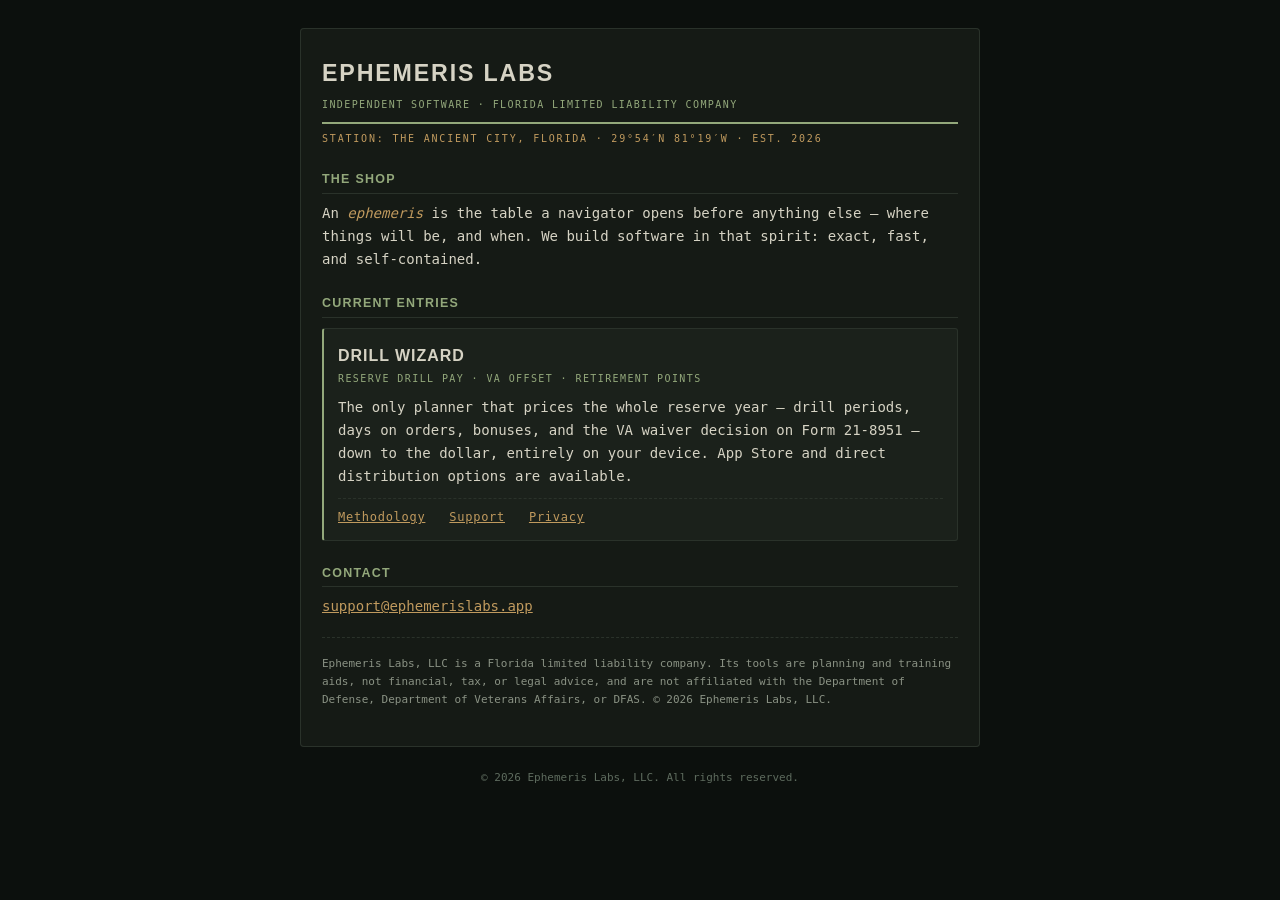
==== index.html @ 6af92e3a "Update description in index.html Removed the sentence about planning tools that are local-first and " ====
<!doctype html>
<html lang="en">
<head>
<meta charset="utf-8">
<meta name="viewport" content="width=device-width,initial-scale=1,viewport-fit=cover">
<title>Ephemeris Labs, LLC — Software from Florida's First Coast</title>
<meta name="description" content="Ephemeris Labs builds offline-first planning and training tools for aircrew, reservists, and people who train for real. Maker of Drill Wizard — planners and references for reserve pay, VA offset, and retirement points." />
<link rel="canonical" href="https://ephemerislabs.app/" />
<meta property="og:type" content="website" />
<meta property="og:title" content="Ephemeris Labs, LLC — Software from Florida's First Coast" />
<meta property="og:description" content="Offline-first planning and training tools. Drill Wizard: local-first pricing for reserve drill pay, VA waiver decision help, and retirement point planning." />
<meta property="og:url" content="https://ephemerislabs.app/" />
<meta property="og:site_name" content="Ephemeris Labs" />
<meta name="twitter:card" content="summary" />
<meta name="twitter:title" content="Ephemeris Labs, LLC" />
<meta name="twitter:description" content="Offline-first planning tools for aircrew and reservists." />
<link rel="icon" href="/assets/favicon.ico" />
<meta name="theme-color" content="#151A15" />
<script type="application/ld+json">
{
  "@context": "https://schema.org",
  "@type": "Organization",
  "name": "Ephemeris Labs, LLC",
  "url": "https://ephemerislabs.app/",
  "sameAs": ["https://github.com/ephemerislabs"],
  "contactPoint": [{"@type":"ContactPoint","email":"support@ephemerislabs.app","contactType":"customer support"}]
}
</script>
<style>
:root{--field:#0C100D;--panel:#151A15;--raise:#1B211B;--edge:#2A322A;--bone:#D6D3C4;--olive:#93A87B;--coyote:#C09A5E;--dim:#8A9284;
--mono:ui-monospace,"SF Mono",Menlo,Consolas,monospace;
--disp:-apple-system,"Helvetica Neue",Arial,sans-serif}
*{box-sizing:border-box;margin:0}
.skip-link{position:absolute;left:-999px;top:auto;overflow:hidden}
.skip-link:focus-visible{left:12px;top:12px;background:var(--panel);color:var(--bone);padding:8px 12px;border-radius:4px;z-index:1000}
body{background:var(--field);font-family:var(--mono);padding:28px 14px 60px;display:flex;flex-direction:column;align-items:center}
.paper{background:var(--panel);color:var(--bone);max-width:680px;width:100%;border-radius:4px;
padding:26px 22px 30px;box-shadow:0 0 0 1px var(--edge) inset;font-size:14px;line-height:1.65}
.head{font-family:var(--disp);font-weight:800;letter-spacing:.08em;font-size:1.45rem;text-transform:uppercase;color:var(--bone);
border-bottom:2px solid var(--olive);padding-bottom:8px}
.head span{display:block;font-family:var(--mono);font-weight:400;font-size:10px;letter-spacing:.14em;margin-top:5px;color:var(--olive)}
.station{font-size:10px;letter-spacing:.18em;color:var(--coyote);margin:7px 0 0;text-transform:uppercase}
h2{font-family:var(--disp);font-weight:800;letter-spacing:.1em;text-transform:uppercase;font-size:.78rem;color:var(--olive);
margin:22px 0 6px;border-bottom:1px solid var(--edge);padding-bottom:3px}
p{margin:8px 0}
a{color:var(--coyote)}
a:focus-visible{outline:2px solid var(--coyote);outline-offset:2px}
.entry{border:1px solid var(--edge);border-left:2px solid var(--olive);background:var(--raise);border-radius:3px;padding:14px 14px 12px;margin-top:10px}
.entry .name{font-family:var(--disp);font-weight:800;letter-spacing:.06em;text-transform:uppercase;font-size:1rem;color:var(--bone)}
.entry .tag{font-size:10px;letter-spacing:.14em;text-transform:uppercase;margin-top:2px;color:var(--olive)}
.entry p{margin:8px 0 10px}
.pages{font-size:12px;letter-spacing:.06em;border-top:1px dashed var(--edge);padding-top:9px}
.pages a{margin-right:16px;white-space:nowrap}
.foot{font-size:11px;color:var(--dim);margin-top:18px;border-top:1px dashed var(--edge);padding-top:9px}
.hint{font-family:var(--mono);font-size:11px;color:#5E6B5E;text-align:center;margin-top:24px}
em{color:var(--coyote);font-style:italic}
</style>
</head>
<body>
<a class="skip-link" href="#main">Skip to main content</a>
<article class="paper">
<header>
<h1 class="head">Ephemeris Labs<span>INDEPENDENT SOFTWARE · FLORIDA LIMITED LIABILITY COMPANY</span></h1>
<p class="station">Station: The Ancient City, Florida · 29°54′N 81°19′W · Est. 2026</p>
</header>
<main id="main">
<h2>The shop</h2>
<p>An <em>ephemeris</em> is the table a navigator opens before anything else — where things will be, and when. We build software in that spirit: exact, fast, and self-contained.</p>

<h2>Current entries</h2>
<div class="entry">
<div class="name">Drill Wizard</div>
<div class="tag">Reserve drill pay · VA offset · retirement points</div>
<p>The only planner that prices the whole reserve year — drill periods, days on orders, bonuses, and the VA waiver decision on Form 21-8951 — down to the dollar, entirely on your device. App Store and direct distribution options are available.</p>
<nav class="pages" aria-label="Drill Wizard pages">
<a href="methodology.html">Methodology</a>
<a href="support.html">Support</a>
<a href="privacy.html">Privacy</a>
</nav>
</div>

<h2>Contact</h2>
<p><a href="mailto:support@ephemerislabs.app">support@ephemerislabs.app</a></p>

</main>
<footer class="foot" role="contentinfo">
<p>Ephemeris Labs, LLC is a Florida limited liability company. Its tools are planning and training aids, not financial, tax, or legal advice, and are not affiliated with the Department of Defense, Department of Veterans Affairs, or DFAS. © 2026 Ephemeris Labs, LLC.</p>
</footer>
</article>
<p class="hint">© 2026 Ephemeris Labs, LLC. All rights reserved.</p>
</body>
</html>
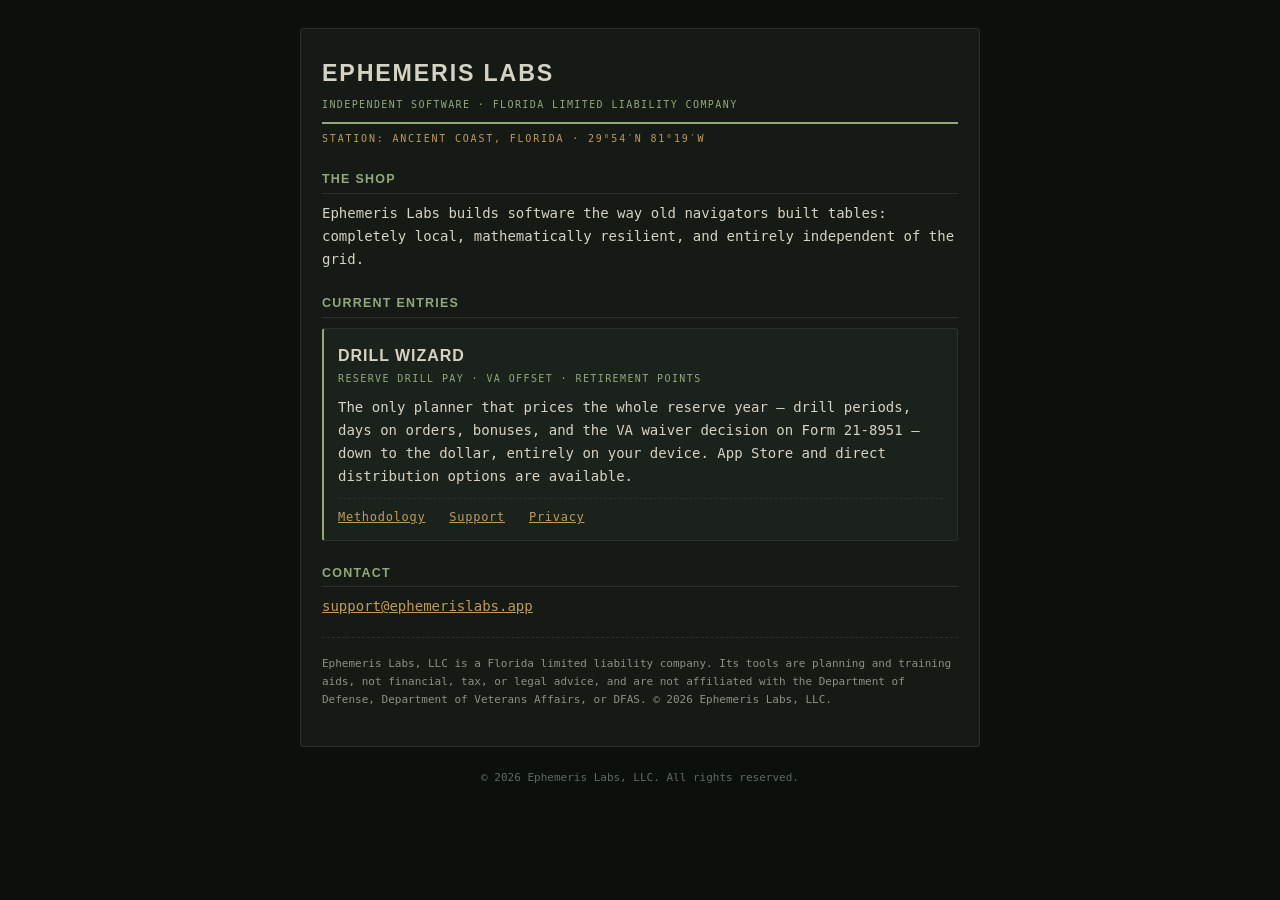
==== commit 3f33b2a1: "Update station description in index.html" ====
--- a/index.html
+++ b/index.html
@@ -61,11 +61,11 @@
 <article class="paper">
 <header>
 <h1 class="head">Ephemeris Labs<span>INDEPENDENT SOFTWARE · FLORIDA LIMITED LIABILITY COMPANY</span></h1>
-<p class="station">Station: The Ancient City, Florida · 29°54′N 81°19′W · Est. 2026</p>
+<p class="station">Station: Ancient Coast, Florida · 29°54′N 81°19′W </p>
 </header>
 <main id="main">
 <h2>The shop</h2>
-<p>An <em>ephemeris</em> is the table a navigator opens before anything else — where things will be, and when. We build software in that spirit: exact, fast, and self-contained.</p>
+<p>Ephemeris Labs builds software the way old navigators built tables: completely local, mathematically resilient, and entirely independent of the grid.</p>
 
 <h2>Current entries</h2>
 <div class="entry">
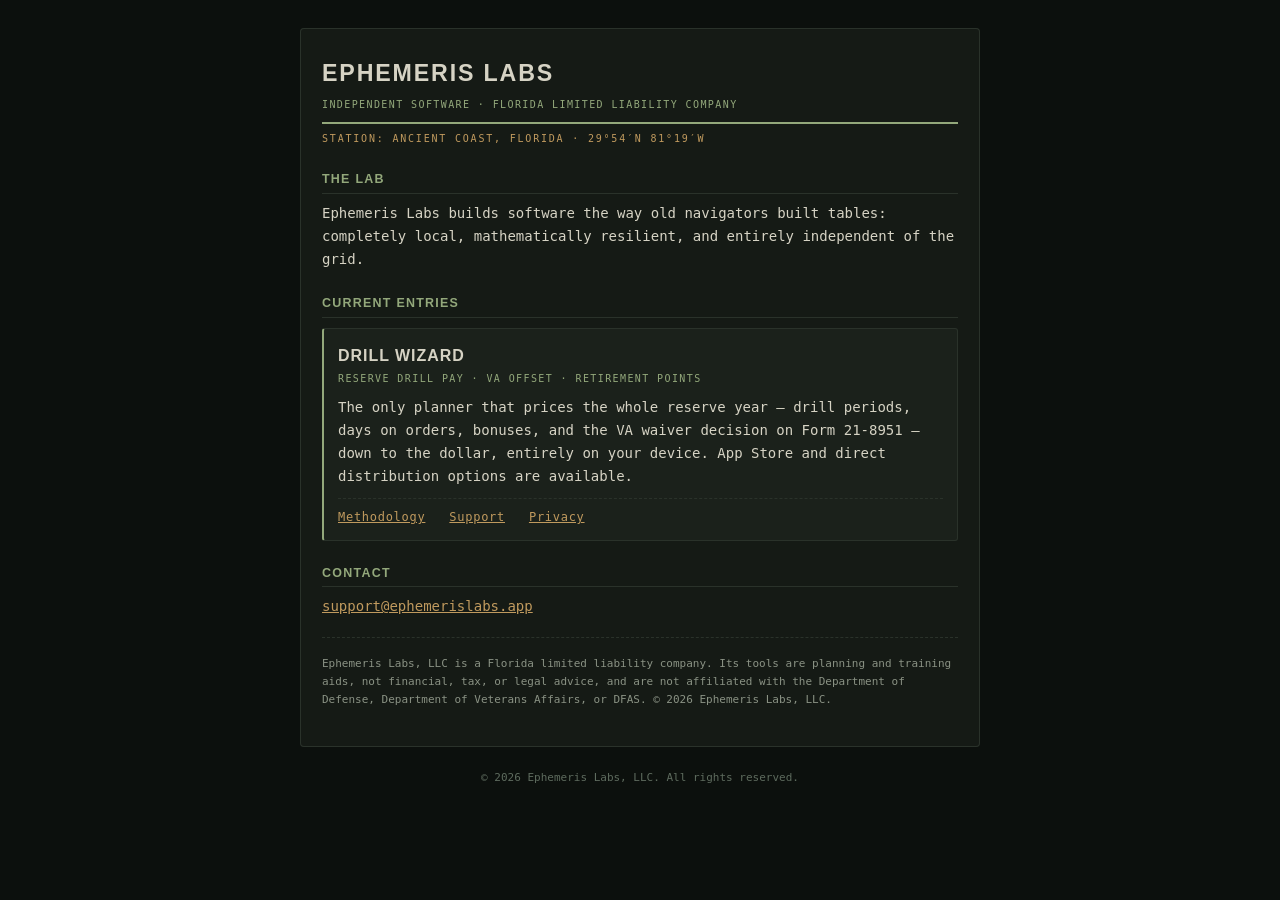
==== commit e53aa349: "Change section title from 'The shop' to 'The Lab'" ====
--- a/index.html
+++ b/index.html
@@ -64,7 +64,7 @@
 <p class="station">Station: Ancient Coast, Florida · 29°54′N 81°19′W </p>
 </header>
 <main id="main">
-<h2>The shop</h2>
+<h2>The Lab</h2>
 <p>Ephemeris Labs builds software the way old navigators built tables: completely local, mathematically resilient, and entirely independent of the grid.</p>
 
 <h2>Current entries</h2>
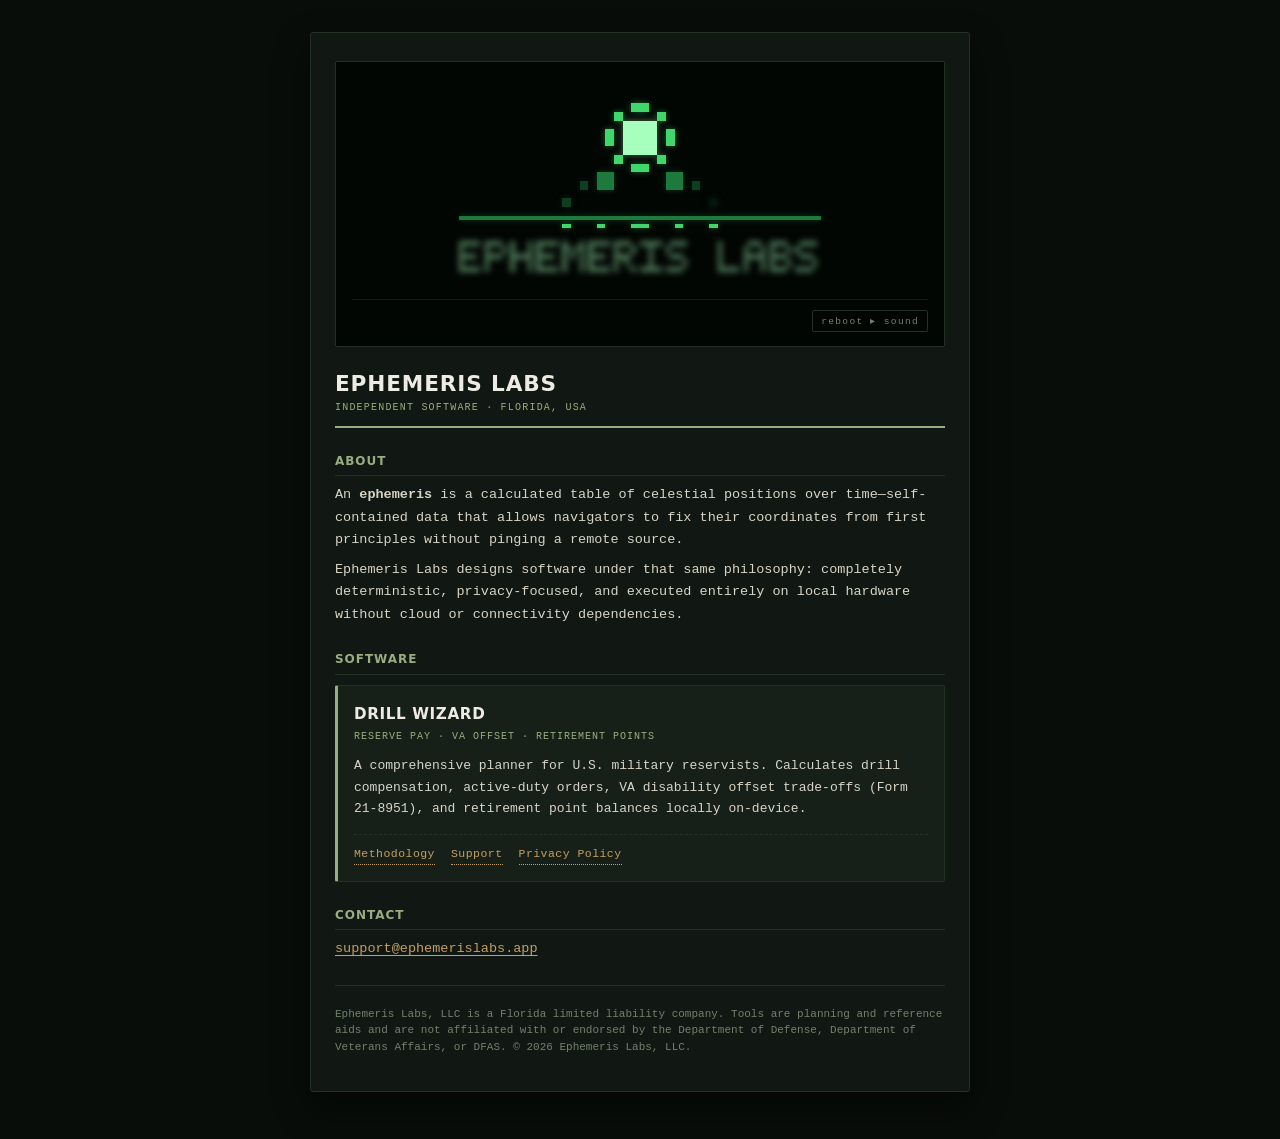
==== commit f5229202: "Update index.html" ====
--- a/index.html
+++ b/index.html
@@ -1,92 +1,568 @@
 <!doctype html>
 <html lang="en">
 <head>
-<meta charset="utf-8">
-<meta name="viewport" content="width=device-width,initial-scale=1,viewport-fit=cover">
-<title>Ephemeris Labs, LLC — Software from Florida's First Coast</title>
-<meta name="description" content="Ephemeris Labs builds offline-first planning and training tools for aircrew, reservists, and people who train for real. Maker of Drill Wizard — planners and references for reserve pay, VA offset, and retirement points." />
-<link rel="canonical" href="https://ephemerislabs.app/" />
-<meta property="og:type" content="website" />
-<meta property="og:title" content="Ephemeris Labs, LLC — Software from Florida's First Coast" />
-<meta property="og:description" content="Offline-first planning and training tools. Drill Wizard: local-first pricing for reserve drill pay, VA waiver decision help, and retirement point planning." />
-<meta property="og:url" content="https://ephemerislabs.app/" />
-<meta property="og:site_name" content="Ephemeris Labs" />
-<meta name="twitter:card" content="summary" />
-<meta name="twitter:title" content="Ephemeris Labs, LLC" />
-<meta name="twitter:description" content="Offline-first planning tools for aircrew and reservists." />
-<link rel="icon" href="/assets/favicon.ico" />
-<meta name="theme-color" content="#151A15" />
-<script type="application/ld+json">
-{
-  "@context": "https://schema.org",
-  "@type": "Organization",
-  "name": "Ephemeris Labs, LLC",
-  "url": "https://ephemerislabs.app/",
-  "sameAs": ["https://github.com/ephemerislabs"],
-  "contactPoint": [{"@type":"ContactPoint","email":"support@ephemerislabs.app","contactType":"customer support"}]
-}
-</script>
-<style>
-:root{--field:#0C100D;--panel:#151A15;--raise:#1B211B;--edge:#2A322A;--bone:#D6D3C4;--olive:#93A87B;--coyote:#C09A5E;--dim:#8A9284;
---mono:ui-monospace,"SF Mono",Menlo,Consolas,monospace;
---disp:-apple-system,"Helvetica Neue",Arial,sans-serif}
-*{box-sizing:border-box;margin:0}
-.skip-link{position:absolute;left:-999px;top:auto;overflow:hidden}
-.skip-link:focus-visible{left:12px;top:12px;background:var(--panel);color:var(--bone);padding:8px 12px;border-radius:4px;z-index:1000}
-body{background:var(--field);font-family:var(--mono);padding:28px 14px 60px;display:flex;flex-direction:column;align-items:center}
-.paper{background:var(--panel);color:var(--bone);max-width:680px;width:100%;border-radius:4px;
-padding:26px 22px 30px;box-shadow:0 0 0 1px var(--edge) inset;font-size:14px;line-height:1.65}
-.head{font-family:var(--disp);font-weight:800;letter-spacing:.08em;font-size:1.45rem;text-transform:uppercase;color:var(--bone);
-border-bottom:2px solid var(--olive);padding-bottom:8px}
-.head span{display:block;font-family:var(--mono);font-weight:400;font-size:10px;letter-spacing:.14em;margin-top:5px;color:var(--olive)}
-.station{font-size:10px;letter-spacing:.18em;color:var(--coyote);margin:7px 0 0;text-transform:uppercase}
-h2{font-family:var(--disp);font-weight:800;letter-spacing:.1em;text-transform:uppercase;font-size:.78rem;color:var(--olive);
-margin:22px 0 6px;border-bottom:1px solid var(--edge);padding-bottom:3px}
-p{margin:8px 0}
-a{color:var(--coyote)}
-a:focus-visible{outline:2px solid var(--coyote);outline-offset:2px}
-.entry{border:1px solid var(--edge);border-left:2px solid var(--olive);background:var(--raise);border-radius:3px;padding:14px 14px 12px;margin-top:10px}
-.entry .name{font-family:var(--disp);font-weight:800;letter-spacing:.06em;text-transform:uppercase;font-size:1rem;color:var(--bone)}
-.entry .tag{font-size:10px;letter-spacing:.14em;text-transform:uppercase;margin-top:2px;color:var(--olive)}
-.entry p{margin:8px 0 10px}
-.pages{font-size:12px;letter-spacing:.06em;border-top:1px dashed var(--edge);padding-top:9px}
-.pages a{margin-right:16px;white-space:nowrap}
-.foot{font-size:11px;color:var(--dim);margin-top:18px;border-top:1px dashed var(--edge);padding-top:9px}
-.hint{font-family:var(--mono);font-size:11px;color:#5E6B5E;text-align:center;margin-top:24px}
-em{color:var(--coyote);font-style:italic}
-</style>
+  <meta charset="utf-8">
+  <meta name="viewport" content="width=device-width, initial-scale=1, viewport-fit=cover">
+  <title>Ephemeris Labs, LLC — Offline Planning & Training Tools</title>
+  <meta name="description" content="Ephemeris Labs builds offline-first planning and training tools. Maker of Drill Wizard — reserve drill pay, VA waiver analysis, and retirement point calculations.">
+  <link rel="canonical" href="https://ephemerislabs.app/">
+  
+  <meta property="og:type" content="website">
+  <meta property="og:title" content="Ephemeris Labs, LLC">
+  <meta property="og:description" content="Offline-first planning and training tools. Maker of Drill Wizard for reserve pay, VA waivers, and retirement calculations.">
+  <meta property="og:url" content="https://ephemerislabs.app/">
+  <meta property="og:site_name" content="Ephemeris Labs">
+  
+  <meta name="twitter:card" content="summary">
+  <meta name="twitter:title" content="Ephemeris Labs, LLC">
+  <meta name="twitter:description" content="Offline-first planning tools for aircrew and military reservists.">
+  
+  <link rel="icon" href="/assets/favicon.ico">
+  <meta name="theme-color" content="#0a0e0b">
+
+  <script type="application/ld+json">
+  {
+    "@context": "https://schema.org",
+    "@type": "Organization",
+    "name": "Ephemeris Labs, LLC",
+    "url": "https://ephemerislabs.app/",
+    "sameAs": ["https://github.com/ephemerislabs"],
+    "contactPoint": [
+      {
+        "@type": "ContactPoint",
+        "email": "support@ephemerislabs.app",
+        "contactType": "customer support"
+      }
+    ]
+  }
+  </script>
+
+  <style>
+    :root {
+      --field: #080d09;
+      --panel: #111712;
+      --raise: #172018;
+      --edge: #233024;
+      --bone: #d8d4c7;
+      --bone-bright: #edebe4;
+      --olive: #98ae80;
+      --coyote: #c49f64;
+      --coyote-hover: #dcba82;
+      --dim: #73806e;
+
+      /* Brand Vector Palette */
+      --l0: #0f3d20;
+      --l1: #1e7a3c;
+      --l2: #3fd66b;
+      --l3: #a7ffbe;
+      
+      --mono: ui-monospace, "SF Mono", Menlo, Consolas, monospace;
+      --disp: system-ui, -apple-system, BlinkMacSystemFont, "Segoe UI", Roboto, sans-serif;
+    }
+
+    *, *::before, *::after {
+      box-sizing: border-box;
+      margin: 0;
+      padding: 0;
+    }
+
+    .skip-link {
+      position: absolute;
+      top: -100px;
+      left: 16px;
+      background: var(--coyote);
+      color: var(--field);
+      font-weight: 700;
+      padding: 8px 14px;
+      border-radius: 2px;
+      z-index: 1000;
+      text-decoration: none;
+      transition: top 0.15s ease;
+    }
+    .skip-link:focus {
+      top: 16px;
+    }
+
+    body {
+      background-color: var(--field);
+      color: var(--bone);
+      font-family: var(--mono);
+      font-size: 13.5px;
+      line-height: 1.65;
+      padding: 32px 16px 48px;
+      display: flex;
+      flex-direction: column;
+      align-items: center;
+      min-height: 100vh;
+      -webkit-font-smoothing: antialiased;
+    }
+
+    .paper {
+      background-color: var(--panel);
+      max-width: 660px;
+      width: 100%;
+      border-radius: 3px;
+      padding: 28px 24px;
+      border: 1px solid var(--edge);
+      box-shadow: 0 16px 36px rgba(0, 0, 0, 0.45);
+    }
+
+    /* Terminal Mark Stage */
+    .stage-wrapper {
+      background: #020603;
+      border: 1px solid var(--edge);
+      border-radius: 2px;
+      padding: 24px 16px 14px;
+      display: flex;
+      flex-direction: column;
+      align-items: center;
+      position: relative;
+      overflow: hidden;
+      margin-bottom: 24px;
+    }
+
+    #stage {
+      width: min(85vw, 380px);
+    }
+    #stage svg {
+      width: 100%;
+      height: auto;
+      display: block;
+    }
+
+    .stage-tools {
+      display: flex;
+      justify-content: space-between;
+      align-items: center;
+      width: 100%;
+      margin-top: 14px;
+      padding-top: 10px;
+      border-top: 1px solid #141c15;
+    }
+
+    .tagline {
+      font-size: 9.5px;
+      letter-spacing: 0.16em;
+      color: var(--dim);
+      text-transform: uppercase;
+      opacity: 0;
+      transition: opacity 0.8s ease;
+    }
+
+    #replay {
+      background: none;
+      border: 1px solid var(--edge);
+      color: var(--dim);
+      font-family: var(--mono);
+      font-size: 9.5px;
+      letter-spacing: 0.14em;
+      padding: 4px 8px;
+      cursor: pointer;
+      border-radius: 2px;
+      transition: all 0.15s ease;
+    }
+    #replay:hover, #replay:focus-visible {
+      color: var(--l3);
+      border-color: var(--l1);
+      outline: none;
+    }
+
+    #powerline {
+      position: absolute;
+      left: 0;
+      right: 0;
+      top: 50%;
+      height: 2px;
+      background: var(--l3);
+      box-shadow: 0 0 20px 3px var(--l2);
+      transform: scaleX(0);
+      opacity: 0;
+      pointer-events: none;
+    }
+
+    .flicker {
+      animation: flick 0.09s steps(2) 3;
+    }
+    @keyframes flick {
+      50% { opacity: 0.25; }
+    }
+
+    header {
+      border-bottom: 2px solid var(--olive);
+      padding-bottom: 12px;
+      margin-bottom: 20px;
+    }
+
+    .head {
+      font-family: var(--disp);
+      font-weight: 800;
+      letter-spacing: 0.04em;
+      font-size: 1.35rem;
+      text-transform: uppercase;
+      color: var(--bone-bright);
+      line-height: 1.2;
+    }
+
+    .head span {
+      display: block;
+      font-family: var(--mono);
+      font-weight: 400;
+      font-size: 10px;
+      letter-spacing: 0.12em;
+      margin-top: 5px;
+      color: var(--olive);
+    }
+
+    h2 {
+      font-family: var(--disp);
+      font-weight: 700;
+      letter-spacing: 0.08em;
+      text-transform: uppercase;
+      font-size: 0.75rem;
+      color: var(--olive);
+      margin: 24px 0 8px;
+      border-bottom: 1px solid var(--edge);
+      padding-bottom: 4px;
+    }
+
+    p {
+      margin: 8px 0;
+    }
+
+    a {
+      color: var(--coyote);
+      text-decoration: underline;
+      text-underline-offset: 3px;
+      transition: color 0.15s ease;
+    }
+    a:hover {
+      color: var(--coyote-hover);
+    }
+    a:focus-visible {
+      outline: 2px solid var(--coyote);
+      outline-offset: 2px;
+    }
+
+    .entry {
+      border: 1px solid var(--edge);
+      border-left: 3px solid var(--olive);
+      background-color: var(--raise);
+      border-radius: 2px;
+      padding: 16px;
+      margin-top: 10px;
+    }
+
+    .entry .name {
+      font-family: var(--disp);
+      font-weight: 800;
+      letter-spacing: 0.04em;
+      text-transform: uppercase;
+      font-size: 0.95rem;
+      color: var(--bone-bright);
+    }
+
+    .entry .tag {
+      font-size: 10px;
+      letter-spacing: 0.1em;
+      text-transform: uppercase;
+      margin-top: 2px;
+      color: var(--olive);
+    }
+
+    .entry p {
+      margin: 10px 0 14px;
+      font-size: 13px;
+    }
+
+    .pages {
+      display: flex;
+      flex-wrap: wrap;
+      gap: 16px;
+      font-size: 11.5px;
+      letter-spacing: 0.04em;
+      border-top: 1px dashed var(--edge);
+      padding-top: 10px;
+    }
+
+    .pages a {
+      text-decoration: none;
+      border-bottom: 1px dotted var(--coyote);
+    }
+    .pages a:hover {
+      border-bottom-style: solid;
+    }
+
+    address {
+      font-style: normal;
+    }
+
+    .foot {
+      font-size: 11px;
+      color: var(--dim);
+      margin-top: 24px;
+      border-top: 1px solid var(--edge);
+      padding-top: 12px;
+      line-height: 1.5;
+    }
+
+    @media (prefers-reduced-motion: reduce) {
+      .flicker { animation: none; }
+      #powerline { display: none; }
+      .tagline { opacity: 1 !important; }
+    }
+  </style>
 </head>
 <body>
-<a class="skip-link" href="#main">Skip to main content</a>
-<article class="paper">
-<header>
-<h1 class="head">Ephemeris Labs<span>INDEPENDENT SOFTWARE · FLORIDA LIMITED LIABILITY COMPANY</span></h1>
-<p class="station">Station: Ancient Coast, Florida · 29°54′N 81°19′W </p>
-</header>
-<main id="main">
-<h2>The Lab</h2>
-<p>Ephemeris Labs builds software the way old navigators built tables: completely local, mathematically resilient, and entirely independent of the grid.</p>
-
-<h2>Current entries</h2>
-<div class="entry">
-<div class="name">Drill Wizard</div>
-<div class="tag">Reserve drill pay · VA offset · retirement points</div>
-<p>The only planner that prices the whole reserve year — drill periods, days on orders, bonuses, and the VA waiver decision on Form 21-8951 — down to the dollar, entirely on your device. App Store and direct distribution options are available.</p>
-<nav class="pages" aria-label="Drill Wizard pages">
-<a href="methodology.html">Methodology</a>
-<a href="support.html">Support</a>
-<a href="privacy.html">Privacy</a>
-</nav>
-</div>
-
-<h2>Contact</h2>
-<p><a href="mailto:support@ephemerislabs.app">support@ephemerislabs.app</a></p>
-
-</main>
-<footer class="foot" role="contentinfo">
-<p>Ephemeris Labs, LLC is a Florida limited liability company. Its tools are planning and training aids, not financial, tax, or legal advice, and are not affiliated with the Department of Defense, Department of Veterans Affairs, or DFAS. © 2026 Ephemeris Labs, LLC.</p>
-</footer>
-</article>
-<p class="hint">© 2026 Ephemeris Labs, LLC. All rights reserved.</p>
+  <a class="skip-link" href="#main">Skip to main content</a>
+
+  <article class="paper">
+    <div class="stage-wrapper">
+      <div id="powerline"></div>
+      <div id="stage"></div>
+      <div class="stage-tools">
+        <span class="tagline" id="tagline">Deterministic · Offline · Local-First</span>
+        <button id="replay" type="button" aria-label="Replay startup animation">reboot ▸ sound</button>
+      </div>
+    </div>
+
+    <header>
+      <h1 class="head">
+        Ephemeris Labs
+        <span>INDEPENDENT SOFTWARE · FLORIDA, USA</span>
+      </h1>
+    </header>
+
+    <main id="main">
+      <section aria-labelledby="heading-about">
+        <h2 id="heading-about">About</h2>
+        <p>An <strong>ephemeris</strong> is a calculated table of celestial positions over time—self-contained data that allows navigators to fix their coordinates from first principles without pinging a remote source.</p>
+        <p>Ephemeris Labs designs software under that same philosophy: completely deterministic, privacy-focused, and executed entirely on local hardware without cloud or connectivity dependencies.</p>
+      </section>
+
+      <section aria-labelledby="heading-software">
+        <h2 id="heading-software">Software</h2>
+        <div class="entry">
+          <div class="name">Drill Wizard</div>
+          <div class="tag">Reserve Pay · VA Offset · Retirement Points</div>
+          <p>A comprehensive planner for U.S. military reservists. Calculates drill compensation, active-duty orders, VA disability offset trade-offs (Form 21-8951), and retirement point balances locally on-device.</p>
+          <nav class="pages" aria-label="Drill Wizard pages">
+            <a href="methodology.html">Methodology</a>
+            <a href="support.html">Support</a>
+            <a href="privacy.html">Privacy Policy</a>
+          </nav>
+        </div>
+      </section>
+
+      <section aria-labelledby="heading-contact">
+        <h2 id="heading-contact">Contact</h2>
+        <address>
+          <p><a href="mailto:support@ephemerislabs.app">support@ephemerislabs.app</a></p>
+        </address>
+      </section>
+    </main>
+
+    <footer class="foot">
+      <p>Ephemeris Labs, LLC is a Florida limited liability company. Tools are planning and reference aids and are not affiliated with or endorsed by the Department of Defense, Department of Veterans Affairs, or DFAS. © 2026 Ephemeris Labs, LLC.</p>
+    </footer>
+  </article>
+
+  <script>
+    const DATA = {
+      "stack": {
+        "w": 88,
+        "h": 46,
+        "rects": [
+          [26, 26, 0, 2], [60, 26, 0, 2], [34, 20, 1, 2], [34, 22, 1, 2], [36, 20, 1, 2], [36, 22, 1, 2], 
+          [50, 20, 1, 2], [50, 22, 1, 2], [52, 20, 1, 2], [52, 22, 1, 2], [30, 22, 0, 2], [56, 22, 0, 2], 
+          [40, 8, 3, 2], [40, 10, 3, 2], [40, 12, 3, 2], [40, 14, 3, 2], [42, 8, 3, 2], [42, 10, 3, 2], 
+          [42, 12, 3, 2], [42, 14, 3, 2], [44, 8, 3, 2], [44, 10, 3, 2], [44, 12, 3, 2], [44, 14, 3, 2], 
+          [46, 8, 3, 2], [46, 10, 3, 2], [46, 12, 3, 2], [46, 14, 3, 2], [42, 4, 2, 2], [44, 4, 2, 2], 
+          [42, 18, 2, 2], [44, 18, 2, 2], [36, 10, 2, 2], [36, 12, 2, 2], [50, 10, 2, 2], [50, 12, 2, 2], 
+          [38, 6, 2, 2], [48, 6, 2, 2], [38, 16, 2, 2], [48, 16, 2, 2], [2, 30, 1, 1], [3, 30, 1, 1], 
+          [4, 30, 1, 1], [5, 30, 1, 1], [6, 30, 1, 1], [7, 30, 1, 1], [8, 30, 1, 1], [9, 30, 1, 1], 
+          [10, 30, 1, 1], [11, 30, 1, 1], [12, 30, 1, 1], [13, 30, 1, 1], [14, 30, 1, 1], [15, 30, 1, 1], 
+          [16, 30, 1, 1], [17, 30, 1, 1], [18, 30, 1, 1], [19, 30, 1, 1], [20, 30, 1, 1], [21, 30, 1, 1], 
+          [22, 30, 1, 1], [23, 30, 1, 1], [24, 30, 1, 1], [25, 30, 1, 1], [26, 30, 1, 1], [27, 30, 1, 1], 
+          [28, 30, 1, 1], [29, 30, 1, 1], [30, 30, 1, 1], [31, 30, 1, 1], [32, 30, 1, 1], [33, 30, 1, 1], 
+          [34, 30, 1, 1], [35, 30, 1, 1], [36, 30, 1, 1], [37, 30, 1, 1], [38, 30, 1, 1], [39, 30, 1, 1], 
+          [40, 30, 1, 1], [41, 30, 1, 1], [42, 30, 1, 1], [43, 30, 1, 1], [44, 30, 1, 1], [45, 30, 1, 1], 
+          [46, 30, 1, 1], [47, 30, 1, 1], [48, 30, 1, 1], [49, 30, 1, 1], [50, 30, 1, 1], [51, 30, 1, 1], 
+          [52, 30, 1, 1], [53, 30, 1, 1], [54, 30, 1, 1], [55, 30, 1, 1], [56, 30, 1, 1], [57, 30, 1, 1], 
+          [58, 30, 1, 1], [59, 30, 1, 1], [60, 30, 1, 1], [61, 30, 1, 1], [62, 30, 1, 1], [63, 30, 1, 1], 
+          [64, 30, 1, 1], [65, 30, 1, 1], [66, 30, 1, 1], [67, 30, 1, 1], [68, 30, 1, 1], [69, 30, 1, 1], 
+          [70, 30, 1, 1], [71, 30, 1, 1], [72, 30, 1, 1], [73, 30, 1, 1], [74, 30, 1, 1], [75, 30, 1, 1], 
+          [76, 30, 1, 1], [77, 30, 1, 1], [78, 30, 1, 1], [79, 30, 1, 1], [80, 30, 1, 1], [81, 30, 1, 1], 
+          [82, 30, 1, 1], [83, 30, 1, 1], [84, 30, 1, 1], [85, 30, 1, 1], [26, 32, 2, 1], [27, 32, 2, 1], 
+          [34, 32, 2, 1], [35, 32, 2, 1], [52, 32, 2, 1], [53, 32, 2, 1], [60, 32, 2, 1], [61, 32, 2, 1], 
+          [42, 32, 2, 1], [43, 32, 2, 1], [44, 32, 2, 1], [45, 32, 2, 1], [2, 36, 3, 1], [3, 36, 3, 1], 
+          [4, 36, 3, 1], [5, 36, 3, 1], [6, 36, 3, 1], [2, 37, 3, 1], [2, 38, 3, 1], [2, 39, 3, 1], 
+          [3, 39, 3, 1], [4, 39, 3, 1], [5, 39, 3, 1], [2, 40, 3, 1], [2, 41, 3, 1], [2, 42, 3, 1], 
+          [3, 42, 3, 1], [4, 42, 3, 1], [5, 42, 3, 1], [6, 42, 3, 1], [8, 36, 3, 1], [9, 36, 3, 1], 
+          [10, 36, 3, 1], [11, 36, 3, 1], [8, 37, 3, 1], [12, 37, 3, 1], [8, 38, 3, 1], [12, 38, 3, 1], 
+          [8, 39, 3, 1], [9, 39, 3, 1], [10, 39, 3, 1], [11, 39, 3, 1], [8, 40, 3, 1], [8, 41, 3, 1], 
+          [8, 42, 3, 1], [14, 36, 3, 1], [18, 36, 3, 1], [14, 37, 3, 1], [18, 37, 3, 1], [14, 38, 3, 1], 
+          [18, 38, 3, 1], [14, 39, 3, 1], [15, 39, 3, 1], [16, 39, 3, 1], [17, 39, 3, 1], [18, 39, 3, 1], 
+          [14, 40, 3, 1], [18, 40, 3, 1], [14, 41, 3, 1], [18, 41, 3, 1], [14, 42, 3, 1], [18, 42, 3, 1], 
+          [20, 36, 3, 1], [21, 36, 3, 1], [22, 36, 3, 1], [23, 36, 3, 1], [24, 36, 3, 1], [20, 37, 3, 1], 
+          [20, 38, 3, 1], [20, 39, 3, 1], [21, 39, 3, 1], [22, 39, 3, 1], [23, 39, 3, 1], [20, 40, 3, 1], 
+          [20, 41, 3, 1], [20, 42, 3, 1], [21, 42, 3, 1], [22, 42, 3, 1], [23, 42, 3, 1], [24, 42, 3, 1], 
+          [26, 36, 3, 1], [30, 36, 3, 1], [26, 37, 3, 1], [27, 37, 3, 1], [29, 37, 3, 1], [30, 37, 3, 1], 
+          [26, 38, 3, 1], [28, 38, 3, 1], [30, 38, 3, 1], [26, 39, 3, 1], [28, 39, 3, 1], [30, 39, 3, 1], 
+          [26, 40, 3, 1], [30, 40, 3, 1], [26, 41, 3, 1], [30, 41, 3, 1], [26, 42, 3, 1], [30, 42, 3, 1], 
+          [32, 36, 3, 1], [33, 36, 3, 1], [34, 36, 3, 1], [35, 36, 3, 1], [36, 36, 3, 1], [32, 37, 3, 1], 
+          [32, 38, 3, 1], [32, 39, 3, 1], [33, 39, 3, 1], [34, 39, 3, 1], [35, 39, 3, 1], [32, 40, 3, 1], 
+          [32, 41, 3, 1], [32, 42, 3, 1], [33, 42, 3, 1], [34, 42, 3, 1], [35, 42, 3, 1], [36, 42, 3, 1], 
+          [38, 36, 3, 1], [39, 36, 3, 1], [40, 36, 3, 1], [41, 36, 3, 1], [38, 37, 3, 1], [42, 37, 3, 1], 
+          [38, 38, 3, 1], [42, 38, 3, 1], [38, 39, 3, 1], [39, 39, 3, 1], [40, 39, 3, 1], [41, 39, 3, 1], 
+          [38, 40, 3, 1], [40, 40, 3, 1], [38, 41, 3, 1], [41, 41, 3, 1], [38, 42, 3, 1], [42, 42, 3, 1], 
+          [44, 36, 3, 1], [45, 36, 3, 1], [46, 36, 3, 1], [47, 36, 3, 1], [48, 36, 3, 1], [46, 37, 3, 1], 
+          [46, 38, 3, 1], [46, 39, 3, 1], [46, 40, 3, 1], [46, 41, 3, 1], [44, 42, 3, 1], [45, 42, 3, 1], 
+          [46, 42, 3, 1], [47, 42, 3, 1], [48, 42, 3, 1], [51, 36, 3, 1], [52, 36, 3, 1], [53, 36, 3, 1], 
+          [54, 36, 3, 1], [50, 37, 3, 1], [50, 38, 3, 1], [51, 39, 3, 1], [52, 39, 3, 1], [53, 39, 3, 1], 
+          [54, 40, 3, 1], [54, 41, 3, 1], [50, 42, 3, 1], [51, 42, 3, 1], [52, 42, 3, 1], [53, 42, 3, 1], 
+          [62, 36, 3, 1], [62, 37, 3, 1], [62, 38, 3, 1], [62, 39, 3, 1], [62, 40, 3, 1], [62, 41, 3, 1], 
+          [62, 42, 3, 1], [63, 42, 3, 1], [64, 42, 3, 1], [65, 42, 3, 1], [66, 42, 3, 1], [69, 36, 3, 1], 
+          [70, 36, 3, 1], [71, 36, 3, 1], [68, 37, 3, 1], [72, 37, 3, 1], [68, 38, 3, 1], [72, 38, 3, 1], 
+          [68, 39, 3, 1], [69, 39, 3, 1], [70, 39, 3, 1], [71, 39, 3, 1], [72, 39, 3, 1], [68, 40, 3, 1], 
+          [72, 40, 3, 1], [68, 41, 3, 1], [72, 41, 3, 1], [68, 42, 3, 1], [72, 42, 3, 1], [74, 36, 3, 1], 
+          [75, 36, 3, 1], [76, 36, 3, 1], [77, 36, 3, 1], [74, 37, 3, 1], [78, 37, 3, 1], [74, 38, 3, 1], 
+          [78, 38, 3, 1], [74, 39, 3, 1], [75, 39, 3, 1], [76, 39, 3, 1], [77, 39, 3, 1], [74, 40, 3, 1], 
+          [78, 40, 3, 1], [74, 41, 3, 1], [78, 41, 3, 1], [74, 42, 3, 1], [75, 42, 3, 1], [76, 42, 3, 1], 
+          [77, 42, 3, 1], [81, 36, 3, 1], [82, 36, 3, 1], [83, 36, 3, 1], [84, 36, 3, 1], [80, 37, 3, 1], 
+          [80, 38, 3, 1], [81, 39, 3, 1], [82, 39, 3, 1], [83, 39, 3, 1], [84, 40, 3, 1], [84, 41, 3, 1], 
+          [80, 42, 3, 1], [81, 42, 3, 1], [82, 42, 3, 1], [83, 42, 3, 1]
+        ]
+      },
+      "pal": {
+        "L0": "#0f3d20",
+        "L1": "#1e7a3c",
+        "L2": "#3fd66b",
+        "L3": "#a7ffbe"
+      }
+    };
+
+    function svgOf(d, cell, ids) {
+      const W = d.w * cell, H = d.h * cell;
+      let b = "";
+      d.rects.forEach((r, i) => {
+        const [x, y, l, s] = r;
+        b += `<rect ${ids ? `id="px${i}"` : ""} x="${x * cell}" y="${y * cell}" width="${s * cell}" height="${s * cell}" fill="${DATA.pal["L" + l]}"/>`;
+      });
+      return `<svg viewBox="0 0 ${W} ${H}" shape-rendering="crispEdges">
+        <defs>
+          <filter id="gl" x="-30%" y="-30%" width="160%" height="160%">
+            <feGaussianBlur stdDeviation="${cell * 0.8}"/>
+          </filter>
+        </defs>
+        <g filter="url(#gl)" opacity="0.45">${b.replace(/ id="px\d+"/g, "")}</g>
+        <g ${ids ? 'id="sharp"' : ""}>${b}</g>
+      </svg>`;
+    }
+
+    const stage = document.getElementById("stage");
+    const tagline = document.getElementById("tagline");
+    const power = document.getElementById("powerline");
+    const rm = matchMedia("(prefers-reduced-motion: reduce)").matches;
+    let AC = null;
+
+    function blip(f, t, dur = 0.05, type = "square", gain = 0.03) {
+      if (!AC) return;
+      const o = AC.createOscillator(), g = AC.createGain();
+      o.type = type;
+      o.frequency.value = f;
+      g.gain.setValueAtTime(gain, AC.currentTime + t);
+      g.gain.exponentialRampToValueAtTime(1e-4, AC.currentTime + t + dur);
+      o.connect(g).connect(AC.destination);
+      o.start(AC.currentTime + t);
+      o.stop(AC.currentTime + t + dur + 0.02);
+    }
+
+    function boot(sound) {
+      stage.innerHTML = svgOf(DATA.stack, 6, true);
+      const svg = stage.firstElementChild;
+      svg.style.width = "100%";
+      const px = [...svg.querySelectorAll('#sharp rect')];
+      
+      if (rm) {
+        tagline.style.opacity = 1;
+        return;
+      }
+
+      px.forEach(r => r.style.opacity = 0);
+      tagline.style.opacity = 0;
+
+      power.style.transition = "none";
+      power.style.opacity = 1;
+      power.style.transform = "scaleX(0)";
+      
+      requestAnimationFrame(() => {
+        power.style.transition = "transform .18s ease-out, opacity .5s .2s";
+        power.style.transform = "scaleX(1)";
+        power.style.opacity = 0;
+      });
+
+      if (sound) blip(120, 0, 0.14, "sawtooth", 0.04);
+
+      const R = DATA.stack.rects;
+      const groups = { horizon: [], ticks: [], dawn: [], morn: [], noon: [], aft: [], dusk: [], word: [] };
+      
+      R.forEach((r, i) => {
+        const [x, y] = r;
+        if (y === 30) groups.horizon.push(i);
+        else if (y === 32) groups.ticks.push(i);
+        else if (y >= 36) groups.word.push(i);
+        else if (x < 30) groups.dawn.push(i);
+        else if (x < 38) groups.morn.push(i);
+        else if (x < 52) groups.noon.push(i);
+        else if (x < 60) groups.aft.push(i);
+        else groups.dusk.push(i);
+      });
+
+      let t = 250;
+      groups.horizon.sort((a, b) => R[a][0] - R[b][0]).forEach((i, n) => {
+        setTimeout(() => px[i].style.opacity = 1, t + n * 5);
+      });
+
+      t += groups.horizon.length * 5 + 80;
+      setTimeout(() => groups.ticks.forEach(i => px[i].style.opacity = 1), t);
+
+      const suns = [["dawn", 392], ["morn", 523], ["noon", 659], ["aft", 523], ["dusk", 392]];
+      t += 150;
+      suns.forEach(([g, f], n) => {
+        const at = t + n * 180;
+        setTimeout(() => {
+          groups[g].forEach(i => px[i].style.opacity = 1);
+          if (g === "noon") svg.classList.add("flicker");
+        }, at);
+        if (sound) blip(f, at / 1000);
+      });
+
+      t += suns.length * 180 + 160;
+      groups.word.sort((a, b) => R[a][0] - R[b][0] || R[a][1] - R[b][1]);
+      const perCol = {};
+      groups.word.forEach(i => { (perCol[R[i][0]] ??= []).push(i); });
+      const cols = Object.keys(perCol).map(Number).sort((a, b) => a - b);
+      
+      cols.forEach((c, n) => setTimeout(() => perCol[c].forEach(i => px[i].style.opacity = 1), t + n * 10));
+      if (sound) blip(880, (t + cols.length * 5) / 1000, 0.04);
+
+      t += cols.length * 10 + 260;
+      setTimeout(() => {
+        tagline.style.opacity = 1;
+      }, t);
+    }
+
+    document.getElementById("replay").addEventListener("click", () => {
+      if (!AC) {
+        try { AC = new (window.AudioContext || window.webkitAudioContext)(); } catch(e) {}
+      }
+      if (AC && AC.state === "suspended") AC.resume();
+      boot(true);
+    });
+
+    boot(false);
+  </script>
 </body>
 </html>
+</body>
+</html>
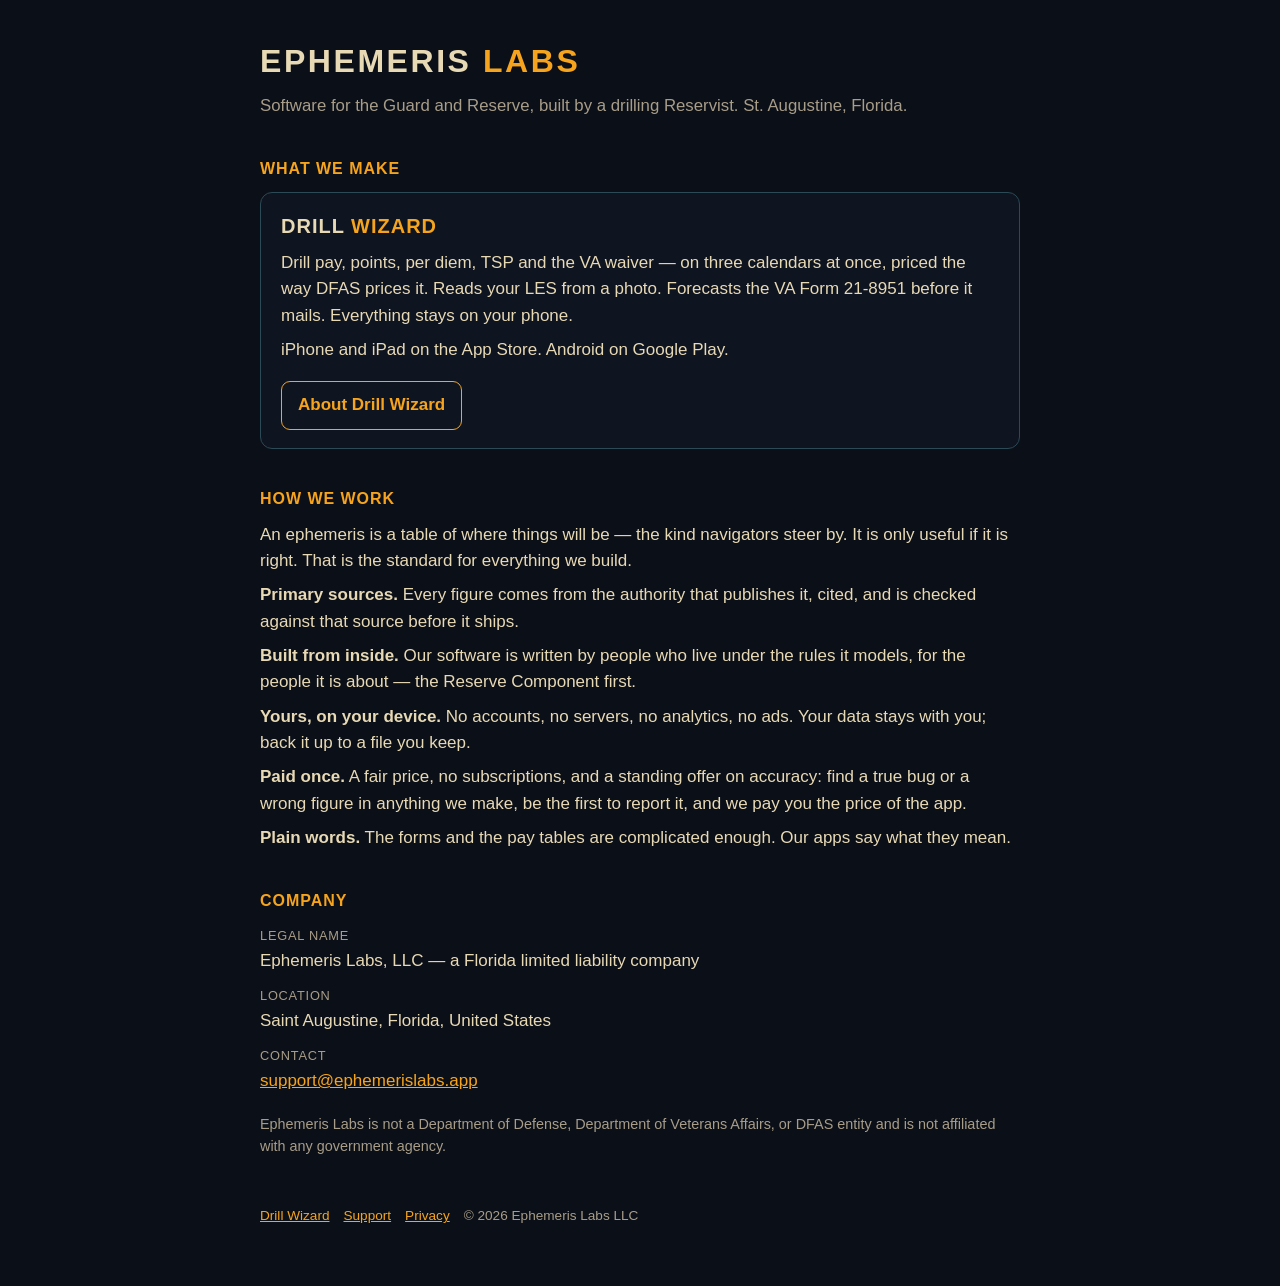
==== commit c6420063: "Add files via upload" ====
--- a/index.html
+++ b/index.html
@@ -1,568 +1,51 @@
 <!doctype html>
-<html lang="en">
-<head>
-  <meta charset="utf-8">
-  <meta name="viewport" content="width=device-width, initial-scale=1, viewport-fit=cover">
-  <title>Ephemeris Labs, LLC — Offline Planning & Training Tools</title>
-  <meta name="description" content="Ephemeris Labs builds offline-first planning and training tools. Maker of Drill Wizard — reserve drill pay, VA waiver analysis, and retirement point calculations.">
-  <link rel="canonical" href="https://ephemerislabs.app/">
-  
-  <meta property="og:type" content="website">
-  <meta property="og:title" content="Ephemeris Labs, LLC">
-  <meta property="og:description" content="Offline-first planning and training tools. Maker of Drill Wizard for reserve pay, VA waivers, and retirement calculations.">
-  <meta property="og:url" content="https://ephemerislabs.app/">
-  <meta property="og:site_name" content="Ephemeris Labs">
-  
-  <meta name="twitter:card" content="summary">
-  <meta name="twitter:title" content="Ephemeris Labs, LLC">
-  <meta name="twitter:description" content="Offline-first planning tools for aircrew and military reservists.">
-  
-  <link rel="icon" href="/assets/favicon.ico">
-  <meta name="theme-color" content="#0a0e0b">
+<html lang="en"><head><meta charset="utf-8"><meta name="viewport" content="width=device-width,initial-scale=1">
+<title>Ephemeris Labs LLC</title>
+<meta name="description" content="Ephemeris Labs LLC builds software for the Guard and Reserve. St. Augustine, Florida.">
+<style>
+body{margin:0;background:#0b0f17;color:#e8d9b5;font:17px/1.55 -apple-system,BlinkMacSystemFont,"Segoe UI",Helvetica,Arial,sans-serif}
+main{max-width:760px;margin:0 auto;padding:44px 22px 60px}
+h1{font-size:2rem;letter-spacing:.08em;text-transform:uppercase;margin:0;line-height:1.1}
+h1 b{color:#f6a41e;font-weight:inherit}
+.tag{color:#a89d89;font-size:1.05rem;margin:14px 0 34px}
+h2{font-size:1rem;letter-spacing:.06em;text-transform:uppercase;color:#f6a41e;margin:38px 0 10px}
+p{margin:8px 0}
+a{color:#f6a41e}
+.product{border:1px solid #2b4a55;border-radius:12px;padding:18px 20px;background:#0e1420}
+.product h3{margin:0 0 6px;font-size:1.25rem;letter-spacing:.05em;text-transform:uppercase}
+.product h3 b{color:#f6a41e;font-weight:inherit}
+.product p{color:#e8d9b5}
+.more{display:inline-block;margin-top:10px;padding:10px 16px;border:1px solid #f6a41e;border-radius:9px;text-decoration:none;font-weight:600}
+dl{margin:0}dt{color:#a89d89;font-size:.8rem;letter-spacing:.06em;text-transform:uppercase;margin-top:12px}dd{margin:2px 0 0}
+footer{margin-top:48px;color:#a89d89;font-size:.85rem}
+footer a{margin-right:14px}
+</style></head><body><main>
+<h1>Ephemeris <b>Labs</b></h1>
+<p class="tag">Software for the Guard and Reserve, built by a drilling Reservist. St. Augustine, Florida.</p>
 
-  <script type="application/ld+json">
-  {
-    "@context": "https://schema.org",
-    "@type": "Organization",
-    "name": "Ephemeris Labs, LLC",
-    "url": "https://ephemerislabs.app/",
-    "sameAs": ["https://github.com/ephemerislabs"],
-    "contactPoint": [
-      {
-        "@type": "ContactPoint",
-        "email": "support@ephemerislabs.app",
-        "contactType": "customer support"
-      }
-    ]
-  }
-  </script>
+<h2>What we make</h2>
+<div class="product">
+  <h3>Drill <b>Wizard</b></h3>
+  <p>Drill pay, points, per diem, TSP and the VA waiver — on three calendars at once, priced the way DFAS prices it. Reads your LES from a photo. Forecasts the VA Form 21-8951 before it mails. Everything stays on your phone.</p>
+  <p>iPhone and iPad on the App Store. Android on Google Play.</p>
+  <a class="more" href="drillwizard.html">About Drill Wizard</a>
+</div>
 
-  <style>
-    :root {
-      --field: #080d09;
-      --panel: #111712;
-      --raise: #172018;
-      --edge: #233024;
-      --bone: #d8d4c7;
-      --bone-bright: #edebe4;
-      --olive: #98ae80;
-      --coyote: #c49f64;
-      --coyote-hover: #dcba82;
-      --dim: #73806e;
+<h2>How we work</h2>
+<p>An ephemeris is a table of where things will be — the kind navigators steer by. It is only useful if it is right. That is the standard for everything we build.</p>
+<p><strong>Primary sources.</strong> Every figure comes from the authority that publishes it, cited, and is checked against that source before it ships.</p>
+<p><strong>Built from inside.</strong> Our software is written by people who live under the rules it models, for the people it is about — the Reserve Component first.</p>
+<p><strong>Yours, on your device.</strong> No accounts, no servers, no analytics, no ads. Your data stays with you; back it up to a file you keep.</p>
+<p><strong>Paid once.</strong> A fair price, no subscriptions, and a standing offer on accuracy: find a true bug or a wrong figure in anything we make, be the first to report it, and we pay you the price of the app.</p>
+<p><strong>Plain words.</strong> The forms and the pay tables are complicated enough. Our apps say what they mean.</p>
 
-      /* Brand Vector Palette */
-      --l0: #0f3d20;
-      --l1: #1e7a3c;
-      --l2: #3fd66b;
-      --l3: #a7ffbe;
-      
-      --mono: ui-monospace, "SF Mono", Menlo, Consolas, monospace;
-      --disp: system-ui, -apple-system, BlinkMacSystemFont, "Segoe UI", Roboto, sans-serif;
-    }
+<h2>Company</h2>
+<dl>
+<dt>Legal name</dt><dd>Ephemeris Labs, LLC — a Florida limited liability company</dd>
+<dt>Location</dt><dd>Saint Augustine, Florida, United States</dd>
+<dt>Contact</dt><dd><a href="mailto:support@ephemerislabs.app">support@ephemerislabs.app</a></dd>
+</dl>
+<p style="margin-top:18px;color:#a89d89;font-size:.9rem">Ephemeris Labs is not a Department of Defense, Department of Veterans Affairs, or DFAS entity and is not affiliated with any government agency.</p>
 
-    *, *::before, *::after {
-      box-sizing: border-box;
-      margin: 0;
-      padding: 0;
-    }
-
-    .skip-link {
-      position: absolute;
-      top: -100px;
-      left: 16px;
-      background: var(--coyote);
-      color: var(--field);
-      font-weight: 700;
-      padding: 8px 14px;
-      border-radius: 2px;
-      z-index: 1000;
-      text-decoration: none;
-      transition: top 0.15s ease;
-    }
-    .skip-link:focus {
-      top: 16px;
-    }
-
-    body {
-      background-color: var(--field);
-      color: var(--bone);
-      font-family: var(--mono);
-      font-size: 13.5px;
-      line-height: 1.65;
-      padding: 32px 16px 48px;
-      display: flex;
-      flex-direction: column;
-      align-items: center;
-      min-height: 100vh;
-      -webkit-font-smoothing: antialiased;
-    }
-
-    .paper {
-      background-color: var(--panel);
-      max-width: 660px;
-      width: 100%;
-      border-radius: 3px;
-      padding: 28px 24px;
-      border: 1px solid var(--edge);
-      box-shadow: 0 16px 36px rgba(0, 0, 0, 0.45);
-    }
-
-    /* Terminal Mark Stage */
-    .stage-wrapper {
-      background: #020603;
-      border: 1px solid var(--edge);
-      border-radius: 2px;
-      padding: 24px 16px 14px;
-      display: flex;
-      flex-direction: column;
-      align-items: center;
-      position: relative;
-      overflow: hidden;
-      margin-bottom: 24px;
-    }
-
-    #stage {
-      width: min(85vw, 380px);
-    }
-    #stage svg {
-      width: 100%;
-      height: auto;
-      display: block;
-    }
-
-    .stage-tools {
-      display: flex;
-      justify-content: space-between;
-      align-items: center;
-      width: 100%;
-      margin-top: 14px;
-      padding-top: 10px;
-      border-top: 1px solid #141c15;
-    }
-
-    .tagline {
-      font-size: 9.5px;
-      letter-spacing: 0.16em;
-      color: var(--dim);
-      text-transform: uppercase;
-      opacity: 0;
-      transition: opacity 0.8s ease;
-    }
-
-    #replay {
-      background: none;
-      border: 1px solid var(--edge);
-      color: var(--dim);
-      font-family: var(--mono);
-      font-size: 9.5px;
-      letter-spacing: 0.14em;
-      padding: 4px 8px;
-      cursor: pointer;
-      border-radius: 2px;
-      transition: all 0.15s ease;
-    }
-    #replay:hover, #replay:focus-visible {
-      color: var(--l3);
-      border-color: var(--l1);
-      outline: none;
-    }
-
-    #powerline {
-      position: absolute;
-      left: 0;
-      right: 0;
-      top: 50%;
-      height: 2px;
-      background: var(--l3);
-      box-shadow: 0 0 20px 3px var(--l2);
-      transform: scaleX(0);
-      opacity: 0;
-      pointer-events: none;
-    }
-
-    .flicker {
-      animation: flick 0.09s steps(2) 3;
-    }
-    @keyframes flick {
-      50% { opacity: 0.25; }
-    }
-
-    header {
-      border-bottom: 2px solid var(--olive);
-      padding-bottom: 12px;
-      margin-bottom: 20px;
-    }
-
-    .head {
-      font-family: var(--disp);
-      font-weight: 800;
-      letter-spacing: 0.04em;
-      font-size: 1.35rem;
-      text-transform: uppercase;
-      color: var(--bone-bright);
-      line-height: 1.2;
-    }
-
-    .head span {
-      display: block;
-      font-family: var(--mono);
-      font-weight: 400;
-      font-size: 10px;
-      letter-spacing: 0.12em;
-      margin-top: 5px;
-      color: var(--olive);
-    }
-
-    h2 {
-      font-family: var(--disp);
-      font-weight: 700;
-      letter-spacing: 0.08em;
-      text-transform: uppercase;
-      font-size: 0.75rem;
-      color: var(--olive);
-      margin: 24px 0 8px;
-      border-bottom: 1px solid var(--edge);
-      padding-bottom: 4px;
-    }
-
-    p {
-      margin: 8px 0;
-    }
-
-    a {
-      color: var(--coyote);
-      text-decoration: underline;
-      text-underline-offset: 3px;
-      transition: color 0.15s ease;
-    }
-    a:hover {
-      color: var(--coyote-hover);
-    }
-    a:focus-visible {
-      outline: 2px solid var(--coyote);
-      outline-offset: 2px;
-    }
-
-    .entry {
-      border: 1px solid var(--edge);
-      border-left: 3px solid var(--olive);
-      background-color: var(--raise);
-      border-radius: 2px;
-      padding: 16px;
-      margin-top: 10px;
-    }
-
-    .entry .name {
-      font-family: var(--disp);
-      font-weight: 800;
-      letter-spacing: 0.04em;
-      text-transform: uppercase;
-      font-size: 0.95rem;
-      color: var(--bone-bright);
-    }
-
-    .entry .tag {
-      font-size: 10px;
-      letter-spacing: 0.1em;
-      text-transform: uppercase;
-      margin-top: 2px;
-      color: var(--olive);
-    }
-
-    .entry p {
-      margin: 10px 0 14px;
-      font-size: 13px;
-    }
-
-    .pages {
-      display: flex;
-      flex-wrap: wrap;
-      gap: 16px;
-      font-size: 11.5px;
-      letter-spacing: 0.04em;
-      border-top: 1px dashed var(--edge);
-      padding-top: 10px;
-    }
-
-    .pages a {
-      text-decoration: none;
-      border-bottom: 1px dotted var(--coyote);
-    }
-    .pages a:hover {
-      border-bottom-style: solid;
-    }
-
-    address {
-      font-style: normal;
-    }
-
-    .foot {
-      font-size: 11px;
-      color: var(--dim);
-      margin-top: 24px;
-      border-top: 1px solid var(--edge);
-      padding-top: 12px;
-      line-height: 1.5;
-    }
-
-    @media (prefers-reduced-motion: reduce) {
-      .flicker { animation: none; }
-      #powerline { display: none; }
-      .tagline { opacity: 1 !important; }
-    }
-  </style>
-</head>
-<body>
-  <a class="skip-link" href="#main">Skip to main content</a>
-
-  <article class="paper">
-    <div class="stage-wrapper">
-      <div id="powerline"></div>
-      <div id="stage"></div>
-      <div class="stage-tools">
-        <span class="tagline" id="tagline">Deterministic · Offline · Local-First</span>
-        <button id="replay" type="button" aria-label="Replay startup animation">reboot ▸ sound</button>
-      </div>
-    </div>
-
-    <header>
-      <h1 class="head">
-        Ephemeris Labs
-        <span>INDEPENDENT SOFTWARE · FLORIDA, USA</span>
-      </h1>
-    </header>
-
-    <main id="main">
-      <section aria-labelledby="heading-about">
-        <h2 id="heading-about">About</h2>
-        <p>An <strong>ephemeris</strong> is a calculated table of celestial positions over time—self-contained data that allows navigators to fix their coordinates from first principles without pinging a remote source.</p>
-        <p>Ephemeris Labs designs software under that same philosophy: completely deterministic, privacy-focused, and executed entirely on local hardware without cloud or connectivity dependencies.</p>
-      </section>
-
-      <section aria-labelledby="heading-software">
-        <h2 id="heading-software">Software</h2>
-        <div class="entry">
-          <div class="name">Drill Wizard</div>
-          <div class="tag">Reserve Pay · VA Offset · Retirement Points</div>
-          <p>A comprehensive planner for U.S. military reservists. Calculates drill compensation, active-duty orders, VA disability offset trade-offs (Form 21-8951), and retirement point balances locally on-device.</p>
-          <nav class="pages" aria-label="Drill Wizard pages">
-            <a href="methodology.html">Methodology</a>
-            <a href="support.html">Support</a>
-            <a href="privacy.html">Privacy Policy</a>
-          </nav>
-        </div>
-      </section>
-
-      <section aria-labelledby="heading-contact">
-        <h2 id="heading-contact">Contact</h2>
-        <address>
-          <p><a href="mailto:support@ephemerislabs.app">support@ephemerislabs.app</a></p>
-        </address>
-      </section>
-    </main>
-
-    <footer class="foot">
-      <p>Ephemeris Labs, LLC is a Florida limited liability company. Tools are planning and reference aids and are not affiliated with or endorsed by the Department of Defense, Department of Veterans Affairs, or DFAS. © 2026 Ephemeris Labs, LLC.</p>
-    </footer>
-  </article>
-
-  <script>
-    const DATA = {
-      "stack": {
-        "w": 88,
-        "h": 46,
-        "rects": [
-          [26, 26, 0, 2], [60, 26, 0, 2], [34, 20, 1, 2], [34, 22, 1, 2], [36, 20, 1, 2], [36, 22, 1, 2], 
-          [50, 20, 1, 2], [50, 22, 1, 2], [52, 20, 1, 2], [52, 22, 1, 2], [30, 22, 0, 2], [56, 22, 0, 2], 
-          [40, 8, 3, 2], [40, 10, 3, 2], [40, 12, 3, 2], [40, 14, 3, 2], [42, 8, 3, 2], [42, 10, 3, 2], 
-          [42, 12, 3, 2], [42, 14, 3, 2], [44, 8, 3, 2], [44, 10, 3, 2], [44, 12, 3, 2], [44, 14, 3, 2], 
-          [46, 8, 3, 2], [46, 10, 3, 2], [46, 12, 3, 2], [46, 14, 3, 2], [42, 4, 2, 2], [44, 4, 2, 2], 
-          [42, 18, 2, 2], [44, 18, 2, 2], [36, 10, 2, 2], [36, 12, 2, 2], [50, 10, 2, 2], [50, 12, 2, 2], 
-          [38, 6, 2, 2], [48, 6, 2, 2], [38, 16, 2, 2], [48, 16, 2, 2], [2, 30, 1, 1], [3, 30, 1, 1], 
-          [4, 30, 1, 1], [5, 30, 1, 1], [6, 30, 1, 1], [7, 30, 1, 1], [8, 30, 1, 1], [9, 30, 1, 1], 
-          [10, 30, 1, 1], [11, 30, 1, 1], [12, 30, 1, 1], [13, 30, 1, 1], [14, 30, 1, 1], [15, 30, 1, 1], 
-          [16, 30, 1, 1], [17, 30, 1, 1], [18, 30, 1, 1], [19, 30, 1, 1], [20, 30, 1, 1], [21, 30, 1, 1], 
-          [22, 30, 1, 1], [23, 30, 1, 1], [24, 30, 1, 1], [25, 30, 1, 1], [26, 30, 1, 1], [27, 30, 1, 1], 
-          [28, 30, 1, 1], [29, 30, 1, 1], [30, 30, 1, 1], [31, 30, 1, 1], [32, 30, 1, 1], [33, 30, 1, 1], 
-          [34, 30, 1, 1], [35, 30, 1, 1], [36, 30, 1, 1], [37, 30, 1, 1], [38, 30, 1, 1], [39, 30, 1, 1], 
-          [40, 30, 1, 1], [41, 30, 1, 1], [42, 30, 1, 1], [43, 30, 1, 1], [44, 30, 1, 1], [45, 30, 1, 1], 
-          [46, 30, 1, 1], [47, 30, 1, 1], [48, 30, 1, 1], [49, 30, 1, 1], [50, 30, 1, 1], [51, 30, 1, 1], 
-          [52, 30, 1, 1], [53, 30, 1, 1], [54, 30, 1, 1], [55, 30, 1, 1], [56, 30, 1, 1], [57, 30, 1, 1], 
-          [58, 30, 1, 1], [59, 30, 1, 1], [60, 30, 1, 1], [61, 30, 1, 1], [62, 30, 1, 1], [63, 30, 1, 1], 
-          [64, 30, 1, 1], [65, 30, 1, 1], [66, 30, 1, 1], [67, 30, 1, 1], [68, 30, 1, 1], [69, 30, 1, 1], 
-          [70, 30, 1, 1], [71, 30, 1, 1], [72, 30, 1, 1], [73, 30, 1, 1], [74, 30, 1, 1], [75, 30, 1, 1], 
-          [76, 30, 1, 1], [77, 30, 1, 1], [78, 30, 1, 1], [79, 30, 1, 1], [80, 30, 1, 1], [81, 30, 1, 1], 
-          [82, 30, 1, 1], [83, 30, 1, 1], [84, 30, 1, 1], [85, 30, 1, 1], [26, 32, 2, 1], [27, 32, 2, 1], 
-          [34, 32, 2, 1], [35, 32, 2, 1], [52, 32, 2, 1], [53, 32, 2, 1], [60, 32, 2, 1], [61, 32, 2, 1], 
-          [42, 32, 2, 1], [43, 32, 2, 1], [44, 32, 2, 1], [45, 32, 2, 1], [2, 36, 3, 1], [3, 36, 3, 1], 
-          [4, 36, 3, 1], [5, 36, 3, 1], [6, 36, 3, 1], [2, 37, 3, 1], [2, 38, 3, 1], [2, 39, 3, 1], 
-          [3, 39, 3, 1], [4, 39, 3, 1], [5, 39, 3, 1], [2, 40, 3, 1], [2, 41, 3, 1], [2, 42, 3, 1], 
-          [3, 42, 3, 1], [4, 42, 3, 1], [5, 42, 3, 1], [6, 42, 3, 1], [8, 36, 3, 1], [9, 36, 3, 1], 
-          [10, 36, 3, 1], [11, 36, 3, 1], [8, 37, 3, 1], [12, 37, 3, 1], [8, 38, 3, 1], [12, 38, 3, 1], 
-          [8, 39, 3, 1], [9, 39, 3, 1], [10, 39, 3, 1], [11, 39, 3, 1], [8, 40, 3, 1], [8, 41, 3, 1], 
-          [8, 42, 3, 1], [14, 36, 3, 1], [18, 36, 3, 1], [14, 37, 3, 1], [18, 37, 3, 1], [14, 38, 3, 1], 
-          [18, 38, 3, 1], [14, 39, 3, 1], [15, 39, 3, 1], [16, 39, 3, 1], [17, 39, 3, 1], [18, 39, 3, 1], 
-          [14, 40, 3, 1], [18, 40, 3, 1], [14, 41, 3, 1], [18, 41, 3, 1], [14, 42, 3, 1], [18, 42, 3, 1], 
-          [20, 36, 3, 1], [21, 36, 3, 1], [22, 36, 3, 1], [23, 36, 3, 1], [24, 36, 3, 1], [20, 37, 3, 1], 
-          [20, 38, 3, 1], [20, 39, 3, 1], [21, 39, 3, 1], [22, 39, 3, 1], [23, 39, 3, 1], [20, 40, 3, 1], 
-          [20, 41, 3, 1], [20, 42, 3, 1], [21, 42, 3, 1], [22, 42, 3, 1], [23, 42, 3, 1], [24, 42, 3, 1], 
-          [26, 36, 3, 1], [30, 36, 3, 1], [26, 37, 3, 1], [27, 37, 3, 1], [29, 37, 3, 1], [30, 37, 3, 1], 
-          [26, 38, 3, 1], [28, 38, 3, 1], [30, 38, 3, 1], [26, 39, 3, 1], [28, 39, 3, 1], [30, 39, 3, 1], 
-          [26, 40, 3, 1], [30, 40, 3, 1], [26, 41, 3, 1], [30, 41, 3, 1], [26, 42, 3, 1], [30, 42, 3, 1], 
-          [32, 36, 3, 1], [33, 36, 3, 1], [34, 36, 3, 1], [35, 36, 3, 1], [36, 36, 3, 1], [32, 37, 3, 1], 
-          [32, 38, 3, 1], [32, 39, 3, 1], [33, 39, 3, 1], [34, 39, 3, 1], [35, 39, 3, 1], [32, 40, 3, 1], 
-          [32, 41, 3, 1], [32, 42, 3, 1], [33, 42, 3, 1], [34, 42, 3, 1], [35, 42, 3, 1], [36, 42, 3, 1], 
-          [38, 36, 3, 1], [39, 36, 3, 1], [40, 36, 3, 1], [41, 36, 3, 1], [38, 37, 3, 1], [42, 37, 3, 1], 
-          [38, 38, 3, 1], [42, 38, 3, 1], [38, 39, 3, 1], [39, 39, 3, 1], [40, 39, 3, 1], [41, 39, 3, 1], 
-          [38, 40, 3, 1], [40, 40, 3, 1], [38, 41, 3, 1], [41, 41, 3, 1], [38, 42, 3, 1], [42, 42, 3, 1], 
-          [44, 36, 3, 1], [45, 36, 3, 1], [46, 36, 3, 1], [47, 36, 3, 1], [48, 36, 3, 1], [46, 37, 3, 1], 
-          [46, 38, 3, 1], [46, 39, 3, 1], [46, 40, 3, 1], [46, 41, 3, 1], [44, 42, 3, 1], [45, 42, 3, 1], 
-          [46, 42, 3, 1], [47, 42, 3, 1], [48, 42, 3, 1], [51, 36, 3, 1], [52, 36, 3, 1], [53, 36, 3, 1], 
-          [54, 36, 3, 1], [50, 37, 3, 1], [50, 38, 3, 1], [51, 39, 3, 1], [52, 39, 3, 1], [53, 39, 3, 1], 
-          [54, 40, 3, 1], [54, 41, 3, 1], [50, 42, 3, 1], [51, 42, 3, 1], [52, 42, 3, 1], [53, 42, 3, 1], 
-          [62, 36, 3, 1], [62, 37, 3, 1], [62, 38, 3, 1], [62, 39, 3, 1], [62, 40, 3, 1], [62, 41, 3, 1], 
-          [62, 42, 3, 1], [63, 42, 3, 1], [64, 42, 3, 1], [65, 42, 3, 1], [66, 42, 3, 1], [69, 36, 3, 1], 
-          [70, 36, 3, 1], [71, 36, 3, 1], [68, 37, 3, 1], [72, 37, 3, 1], [68, 38, 3, 1], [72, 38, 3, 1], 
-          [68, 39, 3, 1], [69, 39, 3, 1], [70, 39, 3, 1], [71, 39, 3, 1], [72, 39, 3, 1], [68, 40, 3, 1], 
-          [72, 40, 3, 1], [68, 41, 3, 1], [72, 41, 3, 1], [68, 42, 3, 1], [72, 42, 3, 1], [74, 36, 3, 1], 
-          [75, 36, 3, 1], [76, 36, 3, 1], [77, 36, 3, 1], [74, 37, 3, 1], [78, 37, 3, 1], [74, 38, 3, 1], 
-          [78, 38, 3, 1], [74, 39, 3, 1], [75, 39, 3, 1], [76, 39, 3, 1], [77, 39, 3, 1], [74, 40, 3, 1], 
-          [78, 40, 3, 1], [74, 41, 3, 1], [78, 41, 3, 1], [74, 42, 3, 1], [75, 42, 3, 1], [76, 42, 3, 1], 
-          [77, 42, 3, 1], [81, 36, 3, 1], [82, 36, 3, 1], [83, 36, 3, 1], [84, 36, 3, 1], [80, 37, 3, 1], 
-          [80, 38, 3, 1], [81, 39, 3, 1], [82, 39, 3, 1], [83, 39, 3, 1], [84, 40, 3, 1], [84, 41, 3, 1], 
-          [80, 42, 3, 1], [81, 42, 3, 1], [82, 42, 3, 1], [83, 42, 3, 1]
-        ]
-      },
-      "pal": {
-        "L0": "#0f3d20",
-        "L1": "#1e7a3c",
-        "L2": "#3fd66b",
-        "L3": "#a7ffbe"
-      }
-    };
-
-    function svgOf(d, cell, ids) {
-      const W = d.w * cell, H = d.h * cell;
-      let b = "";
-      d.rects.forEach((r, i) => {
-        const [x, y, l, s] = r;
-        b += `<rect ${ids ? `id="px${i}"` : ""} x="${x * cell}" y="${y * cell}" width="${s * cell}" height="${s * cell}" fill="${DATA.pal["L" + l]}"/>`;
-      });
-      return `<svg viewBox="0 0 ${W} ${H}" shape-rendering="crispEdges">
-        <defs>
-          <filter id="gl" x="-30%" y="-30%" width="160%" height="160%">
-            <feGaussianBlur stdDeviation="${cell * 0.8}"/>
-          </filter>
-        </defs>
-        <g filter="url(#gl)" opacity="0.45">${b.replace(/ id="px\d+"/g, "")}</g>
-        <g ${ids ? 'id="sharp"' : ""}>${b}</g>
-      </svg>`;
-    }
-
-    const stage = document.getElementById("stage");
-    const tagline = document.getElementById("tagline");
-    const power = document.getElementById("powerline");
-    const rm = matchMedia("(prefers-reduced-motion: reduce)").matches;
-    let AC = null;
-
-    function blip(f, t, dur = 0.05, type = "square", gain = 0.03) {
-      if (!AC) return;
-      const o = AC.createOscillator(), g = AC.createGain();
-      o.type = type;
-      o.frequency.value = f;
-      g.gain.setValueAtTime(gain, AC.currentTime + t);
-      g.gain.exponentialRampToValueAtTime(1e-4, AC.currentTime + t + dur);
-      o.connect(g).connect(AC.destination);
-      o.start(AC.currentTime + t);
-      o.stop(AC.currentTime + t + dur + 0.02);
-    }
-
-    function boot(sound) {
-      stage.innerHTML = svgOf(DATA.stack, 6, true);
-      const svg = stage.firstElementChild;
-      svg.style.width = "100%";
-      const px = [...svg.querySelectorAll('#sharp rect')];
-      
-      if (rm) {
-        tagline.style.opacity = 1;
-        return;
-      }
-
-      px.forEach(r => r.style.opacity = 0);
-      tagline.style.opacity = 0;
-
-      power.style.transition = "none";
-      power.style.opacity = 1;
-      power.style.transform = "scaleX(0)";
-      
-      requestAnimationFrame(() => {
-        power.style.transition = "transform .18s ease-out, opacity .5s .2s";
-        power.style.transform = "scaleX(1)";
-        power.style.opacity = 0;
-      });
-
-      if (sound) blip(120, 0, 0.14, "sawtooth", 0.04);
-
-      const R = DATA.stack.rects;
-      const groups = { horizon: [], ticks: [], dawn: [], morn: [], noon: [], aft: [], dusk: [], word: [] };
-      
-      R.forEach((r, i) => {
-        const [x, y] = r;
-        if (y === 30) groups.horizon.push(i);
-        else if (y === 32) groups.ticks.push(i);
-        else if (y >= 36) groups.word.push(i);
-        else if (x < 30) groups.dawn.push(i);
-        else if (x < 38) groups.morn.push(i);
-        else if (x < 52) groups.noon.push(i);
-        else if (x < 60) groups.aft.push(i);
-        else groups.dusk.push(i);
-      });
-
-      let t = 250;
-      groups.horizon.sort((a, b) => R[a][0] - R[b][0]).forEach((i, n) => {
-        setTimeout(() => px[i].style.opacity = 1, t + n * 5);
-      });
-
-      t += groups.horizon.length * 5 + 80;
-      setTimeout(() => groups.ticks.forEach(i => px[i].style.opacity = 1), t);
-
-      const suns = [["dawn", 392], ["morn", 523], ["noon", 659], ["aft", 523], ["dusk", 392]];
-      t += 150;
-      suns.forEach(([g, f], n) => {
-        const at = t + n * 180;
-        setTimeout(() => {
-          groups[g].forEach(i => px[i].style.opacity = 1);
-          if (g === "noon") svg.classList.add("flicker");
-        }, at);
-        if (sound) blip(f, at / 1000);
-      });
-
-      t += suns.length * 180 + 160;
-      groups.word.sort((a, b) => R[a][0] - R[b][0] || R[a][1] - R[b][1]);
-      const perCol = {};
-      groups.word.forEach(i => { (perCol[R[i][0]] ??= []).push(i); });
-      const cols = Object.keys(perCol).map(Number).sort((a, b) => a - b);
-      
-      cols.forEach((c, n) => setTimeout(() => perCol[c].forEach(i => px[i].style.opacity = 1), t + n * 10));
-      if (sound) blip(880, (t + cols.length * 5) / 1000, 0.04);
-
-      t += cols.length * 10 + 260;
-      setTimeout(() => {
-        tagline.style.opacity = 1;
-      }, t);
-    }
-
-    document.getElementById("replay").addEventListener("click", () => {
-      if (!AC) {
-        try { AC = new (window.AudioContext || window.webkitAudioContext)(); } catch(e) {}
-      }
-      if (AC && AC.state === "suspended") AC.resume();
-      boot(true);
-    });
-
-    boot(false);
-  </script>
-</body>
-</html>
-</body>
-</html>
+<footer><a href="drillwizard.html">Drill Wizard</a><a href="support.html">Support</a><a href="privacy.html">Privacy</a>© 2026 Ephemeris Labs LLC</footer>
+</main></body></html>
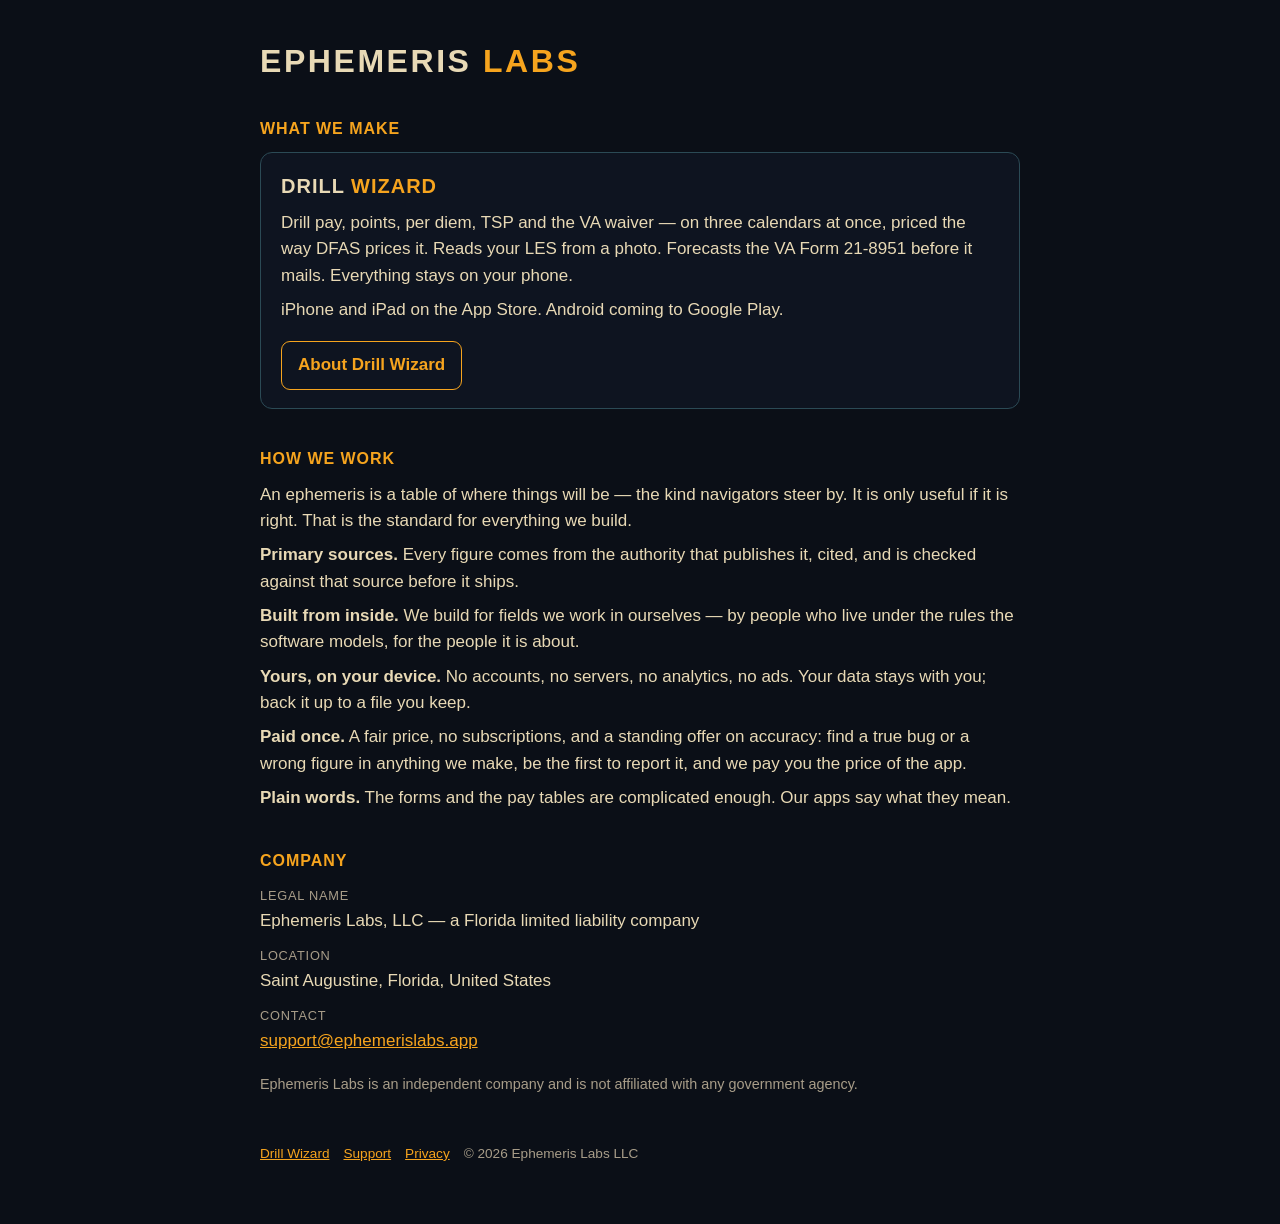
==== commit aa730c73: "Add files via upload" ====
--- a/index.html
+++ b/index.html
@@ -1,7 +1,7 @@
 <!doctype html>
 <html lang="en"><head><meta charset="utf-8"><meta name="viewport" content="width=device-width,initial-scale=1">
 <title>Ephemeris Labs LLC</title>
-<meta name="description" content="Ephemeris Labs LLC builds software for the Guard and Reserve. St. Augustine, Florida.">
+<meta name="description" content="Ephemeris Labs LLC, Saint Augustine, Florida.">
 <style>
 body{margin:0;background:#0b0f17;color:#e8d9b5;font:17px/1.55 -apple-system,BlinkMacSystemFont,"Segoe UI",Helvetica,Arial,sans-serif}
 main{max-width:760px;margin:0 auto;padding:44px 22px 60px}
@@ -20,21 +20,20 @@
 footer{margin-top:48px;color:#a89d89;font-size:.85rem}
 footer a{margin-right:14px}
 </style></head><body><main>
-<h1>Ephemeris <b>Labs</b></h1>
-<p class="tag">Software for the Guard and Reserve, built by a drilling Reservist. St. Augustine, Florida.</p>
+<h1 style="margin-bottom:34px">Ephemeris <b>Labs</b></h1>
 
 <h2>What we make</h2>
 <div class="product">
   <h3>Drill <b>Wizard</b></h3>
   <p>Drill pay, points, per diem, TSP and the VA waiver — on three calendars at once, priced the way DFAS prices it. Reads your LES from a photo. Forecasts the VA Form 21-8951 before it mails. Everything stays on your phone.</p>
-  <p>iPhone and iPad on the App Store. Android on Google Play.</p>
+  <p>iPhone and iPad on the App Store. Android coming to Google Play.</p>
   <a class="more" href="drillwizard.html">About Drill Wizard</a>
 </div>
 
 <h2>How we work</h2>
 <p>An ephemeris is a table of where things will be — the kind navigators steer by. It is only useful if it is right. That is the standard for everything we build.</p>
 <p><strong>Primary sources.</strong> Every figure comes from the authority that publishes it, cited, and is checked against that source before it ships.</p>
-<p><strong>Built from inside.</strong> Our software is written by people who live under the rules it models, for the people it is about — the Reserve Component first.</p>
+<p><strong>Built from inside.</strong> We build for fields we work in ourselves — by people who live under the rules the software models, for the people it is about.</p>
 <p><strong>Yours, on your device.</strong> No accounts, no servers, no analytics, no ads. Your data stays with you; back it up to a file you keep.</p>
 <p><strong>Paid once.</strong> A fair price, no subscriptions, and a standing offer on accuracy: find a true bug or a wrong figure in anything we make, be the first to report it, and we pay you the price of the app.</p>
 <p><strong>Plain words.</strong> The forms and the pay tables are complicated enough. Our apps say what they mean.</p>
@@ -45,7 +44,7 @@
 <dt>Location</dt><dd>Saint Augustine, Florida, United States</dd>
 <dt>Contact</dt><dd><a href="mailto:support@ephemerislabs.app">support@ephemerislabs.app</a></dd>
 </dl>
-<p style="margin-top:18px;color:#a89d89;font-size:.9rem">Ephemeris Labs is not a Department of Defense, Department of Veterans Affairs, or DFAS entity and is not affiliated with any government agency.</p>
+<p style="margin-top:18px;color:#a89d89;font-size:.9rem">Ephemeris Labs is an independent company and is not affiliated with any government agency.</p>
 
 <footer><a href="drillwizard.html">Drill Wizard</a><a href="support.html">Support</a><a href="privacy.html">Privacy</a>© 2026 Ephemeris Labs LLC</footer>
 </main></body></html>
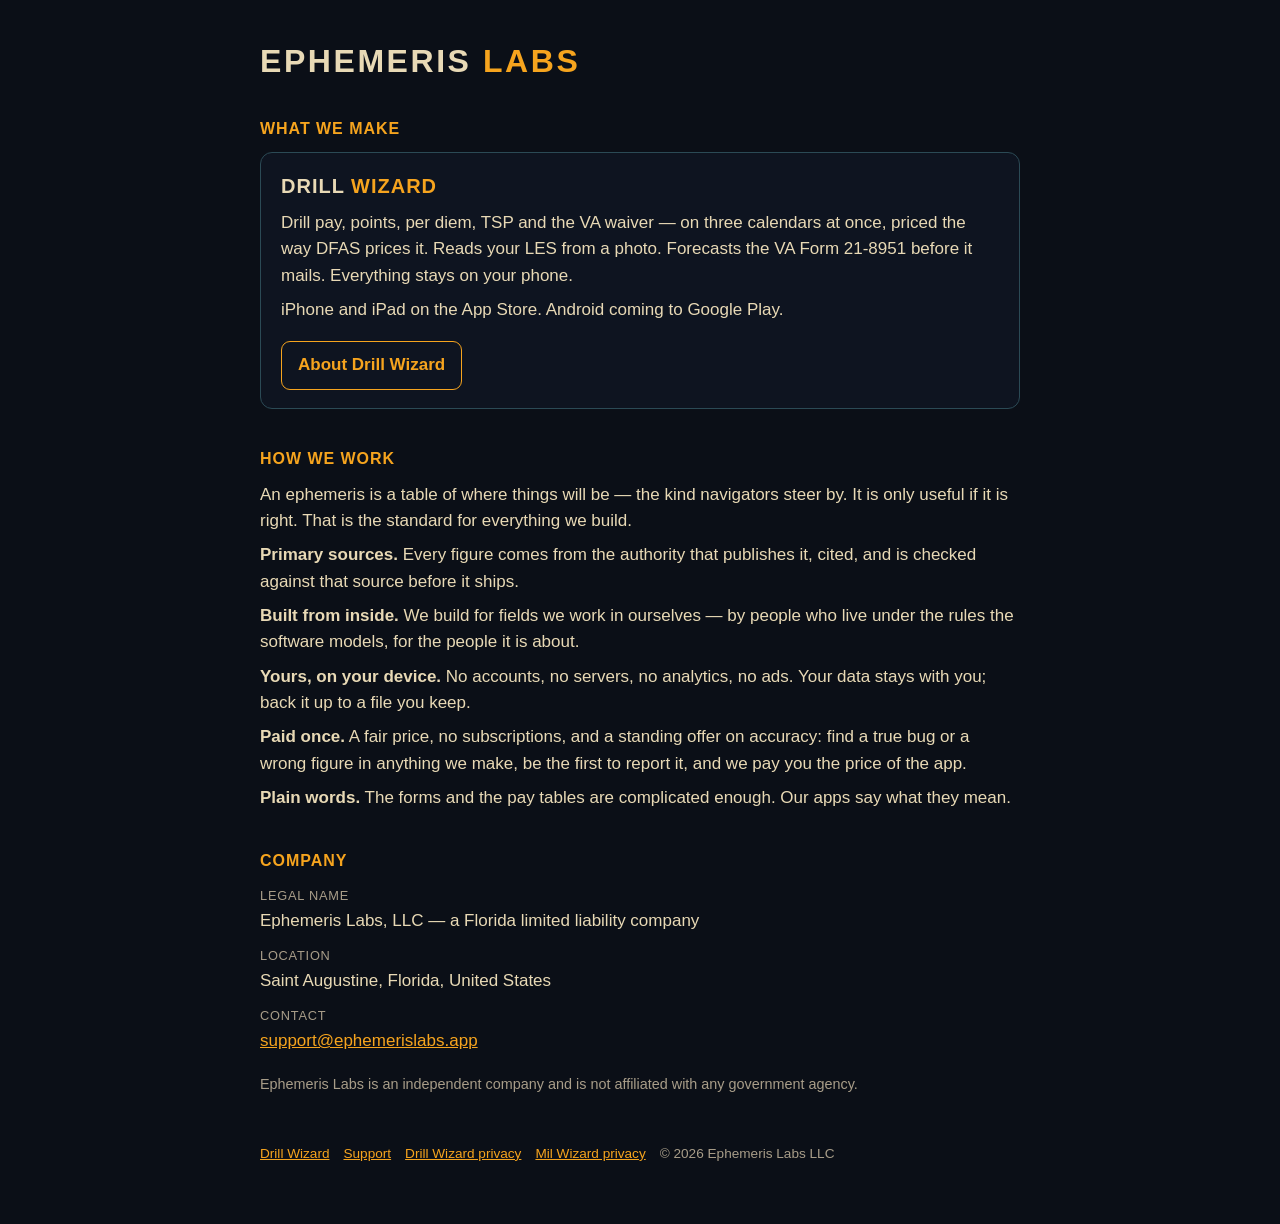
==== commit 8700a6e3: "Publish the Mil Wizard privacy policy Same layout as the Drill Wizard policy, with the camera and LE" ====
--- a/index.html
+++ b/index.html
@@ -46,5 +46,5 @@
 </dl>
 <p style="margin-top:18px;color:#a89d89;font-size:.9rem">Ephemeris Labs is an independent company and is not affiliated with any government agency.</p>
 
-<footer><a href="drillwizard.html">Drill Wizard</a><a href="support.html">Support</a><a href="privacy.html">Privacy</a>© 2026 Ephemeris Labs LLC</footer>
+<footer><a href="drillwizard.html">Drill Wizard</a><a href="support.html">Support</a><a href="privacy.html">Drill Wizard privacy</a><a href="milwizard-privacy.html">Mil Wizard privacy</a>© 2026 Ephemeris Labs LLC</footer>
 </main></body></html>
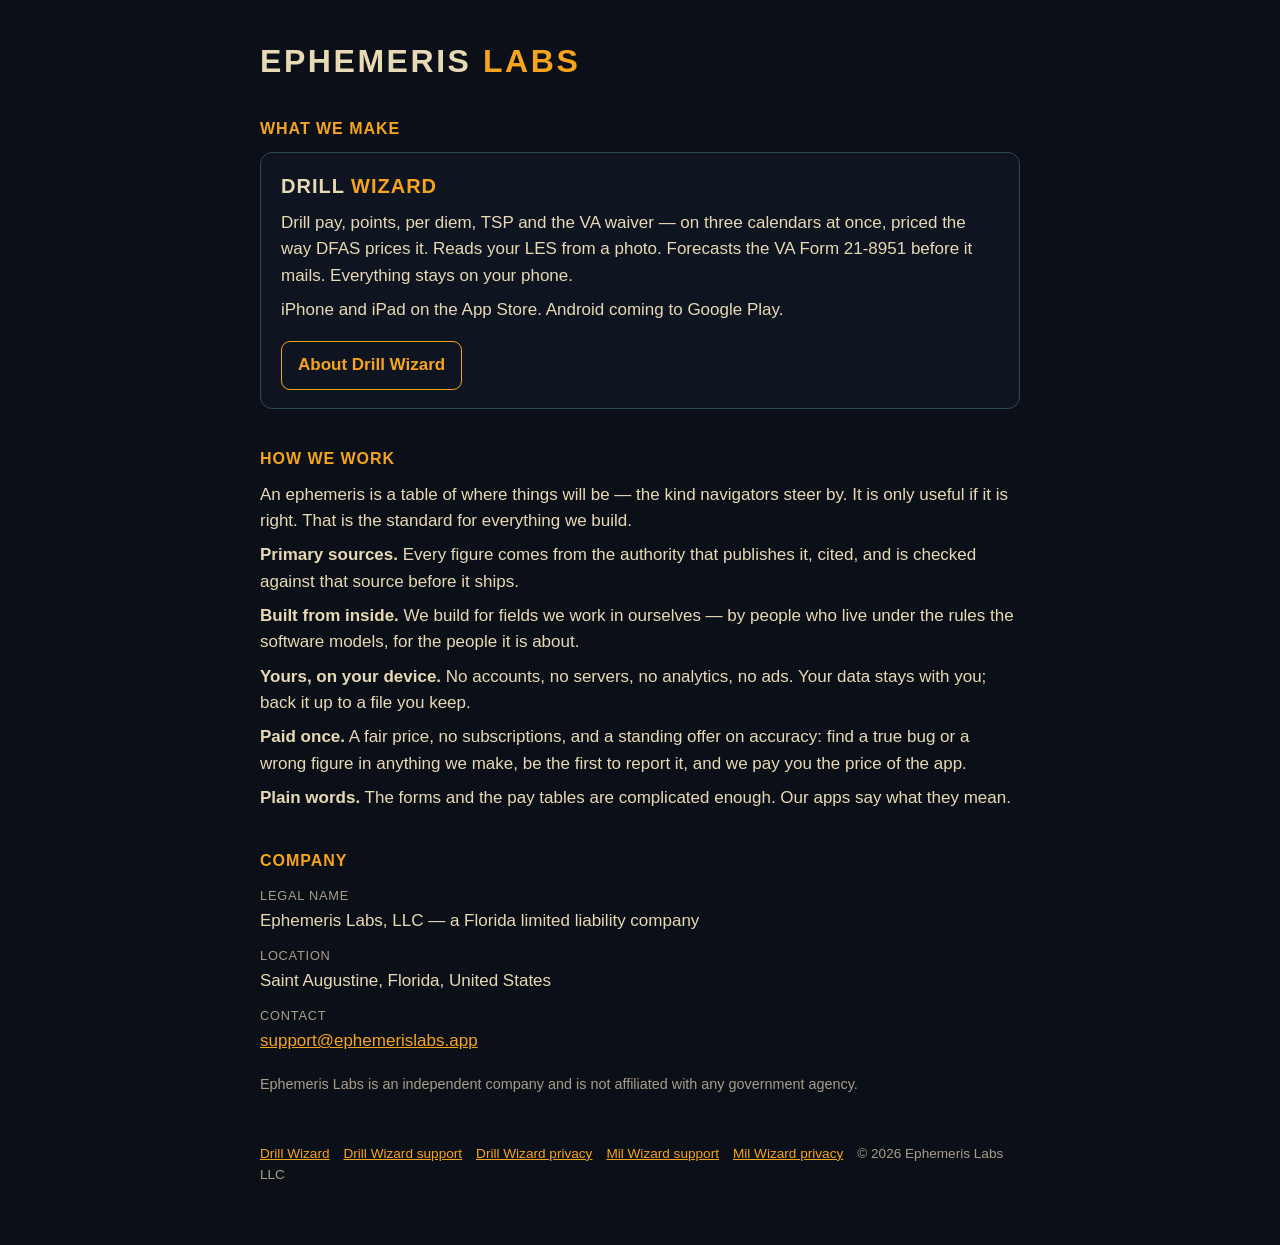
==== commit c5de5fe9: "Publish the Mil Wizard support page Same layout as the Drill Wizard support page, with the contact, " ====
--- a/index.html
+++ b/index.html
@@ -46,5 +46,5 @@
 </dl>
 <p style="margin-top:18px;color:#a89d89;font-size:.9rem">Ephemeris Labs is an independent company and is not affiliated with any government agency.</p>
 
-<footer><a href="drillwizard.html">Drill Wizard</a><a href="support.html">Support</a><a href="privacy.html">Drill Wizard privacy</a><a href="milwizard-privacy.html">Mil Wizard privacy</a>© 2026 Ephemeris Labs LLC</footer>
+<footer><a href="drillwizard.html">Drill Wizard</a><a href="support.html">Drill Wizard support</a><a href="privacy.html">Drill Wizard privacy</a><a href="milwizard-support.html">Mil Wizard support</a><a href="milwizard-privacy.html">Mil Wizard privacy</a>© 2026 Ephemeris Labs LLC</footer>
 </main></body></html>
